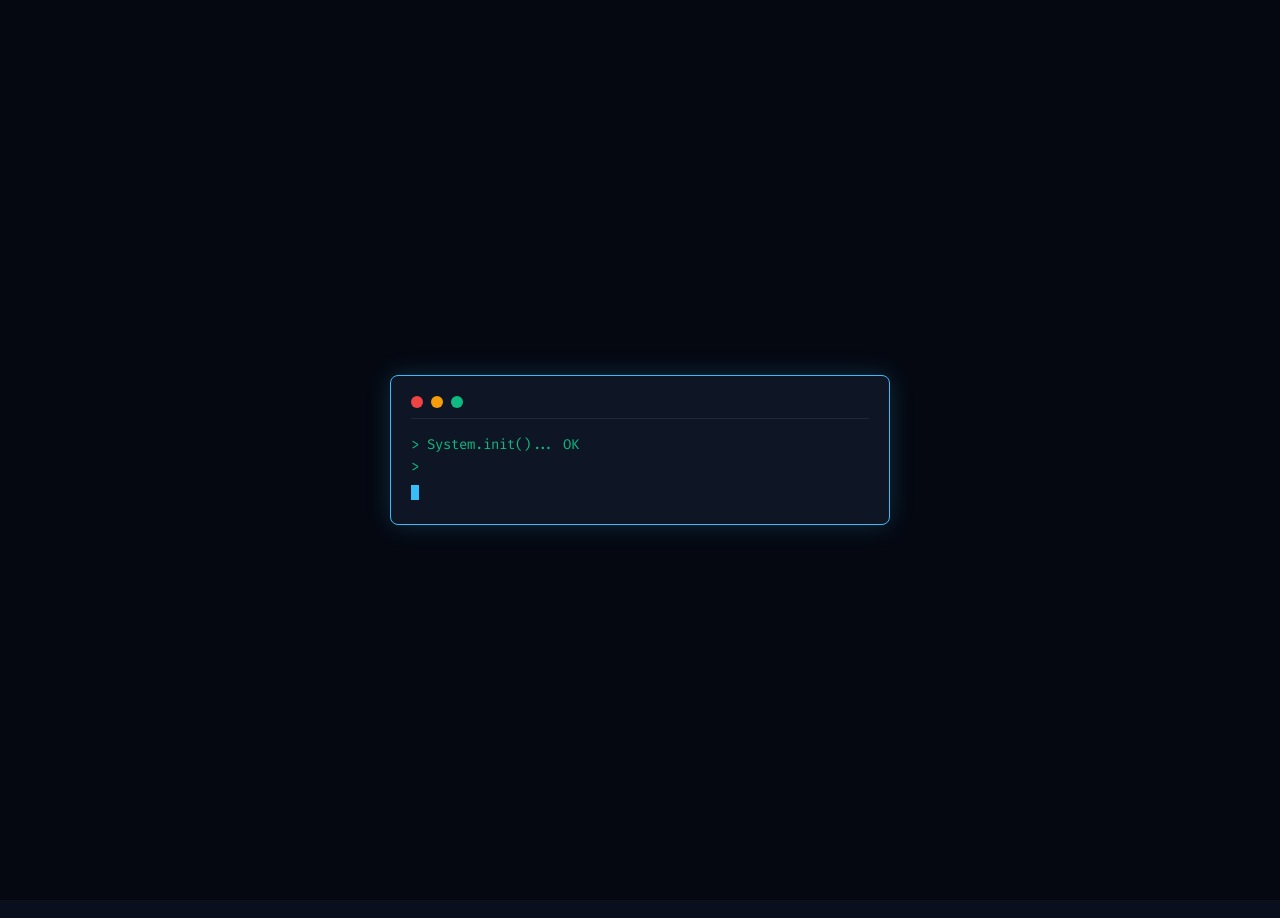
==== index.html @ f7ccf916 "Update index.html" ====
<!DOCTYPE html>
<html lang="id">
<head>
    <meta charset="UTF-8">
    <meta name="viewport" content="width=device-width, initial-scale=1.0">
    <title>Aidil Akbar Ramadhani | Portfolio</title>
    <!-- Google Fonts -->
    <link rel="preconnect" href="https://fonts.googleapis.com">
    <link rel="preconnect" href="https://fonts.gstatic.com" crossorigin>
    <link href="https://fonts.googleapis.com/css2?family=Fira+Code:wght@400;600&family=Plus+Jakarta+Sans:wght@400;500;600;700;800&display=swap" rel="stylesheet">
    
    <style>
        :root {
            --bg-main: #0a0f1d;
            --bg-card: #111827;
            --accent-cyan: #38bdf8;
            --accent-emerald: #10b981;
            --text-main: #f8fafc;
            --text-muted: #94a3b8;
            --border-color: #1e293b;
        }

        * {
            margin: 0;
            padding: 0;
            box-sizing: border-box;
        }

        body {
            font-family: 'Plus Jakarta Sans', sans-serif;
            background-color: var(--bg-main);
            color: var(--text-main);
            overflow-x: hidden;
            line-height: 1.6;
        }

        /* --- 1. ANIMASI LOADING SCREEN --- */
        #loader {
            position: fixed;
            top: 0;
            left: 0;
            width: 100vw;
            height: 100vh;
            background-color: #050811;
            z-index: 9999;
            display: flex;
            flex-direction: column;
            justify-content: center;
            align-items: center;
            font-family: 'Fira Code', monospace;
            padding: 20px;
            transition: opacity 0.8s ease-in-out, visibility 0.8s;
        }

        .terminal-box {
            width: 100%;
            max-width: 500px;
            background: #0e1626;
            border: 1px solid var(--accent-cyan);
            border-radius: 8px;
            padding: 20px;
            box-shadow: 0 0 25px rgba(56, 189, 248, 0.2);
        }

        .terminal-header {
            display: flex;
            gap: 8px;
            margin-bottom: 15px;
            border-bottom: 1px solid var(--border-color);
            padding-bottom: 10px;
        }

        .dot { width: 12px; height: 12px; border-radius: 50%; }
        .dot-red { background: #ef4444; }
        .dot-yellow { background: #f59e0b; }
        .dot-green { background: #10b981; }

        .terminal-text { color: var(--accent-emerald); font-size: 14px; }
        .cursor {
            display: inline-block; width: 8px; height: 15px;
            background: var(--accent-cyan); animation: blink 0.8s infinite;
            vertical-align: middle;
        }
        @keyframes blink { 0%, 100% { opacity: 1; } 50% { opacity: 0; } }

        /* --- 2. MAIN CONTENT --- */
        #main-content {
            opacity: 0;
            transform: translateY(30px);
            transition: opacity 1s ease, transform 1s ease;
            max-width: 950px;
            margin: 0 auto;
            padding: 40px 20px 80px;
        }
        #main-content.visible { opacity: 1; transform: translateY(0); }

        /* --- HERO SECTION --- */
        .hero { text-align: center; padding: 20px 0 30px; }
        h1 {
            font-size: clamp(30px, 5vw, 46px);
            font-weight: 800;
            letter-spacing: -1px;
            background: linear-gradient(135deg, #ffffff 0%, #94a3b8 100%);
            -webkit-background-clip: text;
            -webkit-text-fill-color: transparent;
            margin-bottom: 8px;
        }
        .subtitle {
            font-size: 18px; color: var(--accent-cyan);
            font-weight: 600; margin-bottom: 25px;
        }

        .action-buttons {
            display: flex; justify-content: center;
            gap: 12px; flex-wrap: wrap; margin-bottom: 25px;
        }
        .btn {
            display: inline-flex; align-items: center; gap: 8px;
            padding: 10px 20px; border-radius: 8px;
            font-size: 13px; font-weight: 700; text-decoration: none;
            transition: all 0.3s ease; cursor: pointer; border: none;
            font-family: 'Plus Jakarta Sans', sans-serif;
        }
        .btn-wa {
            background: rgba(16, 185, 129, 0.15); color: var(--accent-emerald);
            border: 1px solid rgba(16, 185, 129, 0.4);
        }
        .btn-wa:hover {
            background: var(--accent-emerald); color: #ffffff;
            box-shadow: 0 0 20px rgba(16, 185, 129, 0.4); transform: translateY(-2px);
        }
        .btn-email {
            background: rgba(56, 189, 248, 0.15); color: var(--accent-cyan);
            border: 1px solid rgba(56, 189, 248, 0.4);
        }
        .btn-email:hover {
            background: var(--accent-cyan); color: #000000;
            box-shadow: 0 0 20px rgba(56, 189, 248, 0.4); transform: translateY(-2px);
        }
        .btn-pdf {
            background: var(--bg-card); color: var(--text-main);
            border: 1px solid var(--border-color);
        }
        .btn-pdf:hover { border-color: var(--text-main); transform: translateY(-2px); }

        .contact-bar {
            display: flex; flex-wrap: wrap; justify-content: center;
            gap: 15px; font-size: 13px; color: var(--text-muted);
            margin-bottom: 35px;
        }
        .contact-bar span {
            background: var(--bg-card); padding: 6px 14px;
            border-radius: 6px; border: 1px solid var(--border-color);
        }

        /* --- 3. INTERACTIVE TAB NAVIGATION (DASHBOARD STYLE) --- */
        .tab-nav {
            display: flex;
            justify-content: center;
            gap: 10px;
            flex-wrap: wrap;
            background: var(--bg-card);
            padding: 8px;
            border-radius: 12px;
            border: 1px solid var(--border-color);
            margin-bottom: 30px;
        }

        .tab-btn {
            background: transparent;
            color: var(--text-muted);
            border: none;
            padding: 10px 20px;
            border-radius: 8px;
            font-size: 14px;
            font-weight: 600;
            font-family: 'Fira Code', monospace;
            cursor: pointer;
            transition: all 0.3s ease;
        }

        .tab-btn:hover {
            color: var(--accent-cyan);
            background: rgba(255, 255, 255, 0.03);
        }

        .tab-btn.active {
            background: rgba(56, 189, 248, 0.15);
            color: var(--accent-cyan);
            border: 1px solid rgba(56, 189, 248, 0.3);
            box-shadow: 0 0 15px rgba(56, 189, 248, 0.15);
        }

        /* --- 4. TAB CONTENTS (PANELS) --- */
        .tab-content {
            display: none; /* Sembunyikan semua tab secara default */
            animation: fadeIn 0.4s ease-in-out;
        }

        .tab-content.active {
            display: block; /* Hanya tampilkan tab yang aktif */
        }

        @keyframes fadeIn {
            from { opacity: 0; transform: translateY(10px); }
            to { opacity: 1; transform: translateY(0); }
        }

        .section-title {
            font-size: 18px;
            font-weight: 700;
            margin-bottom: 20px;
            display: flex;
            align-items: center;
            gap: 10px;
            color: #ffffff;
            border-bottom: 1px solid var(--border-color);
            padding-bottom: 10px;
        }
        .section-title::before {
            content: "/>"; font-family: 'Fira Code', monospace; color: var(--accent-emerald);
        }

        /* --- PERBAIKAN GRID AGAR TEKS TIDAK KELUAR GARIS --- */
        .grid-skills {
            display: grid;
            /* Grid sekarang lebih lebar (min 260px) sehingga teks panjang tidak menabrak batas */
            grid-template-columns: repeat(auto-fit, minmax(260px, 1fr));
            gap: 15px;
        }

        .skill-card {
            background: var(--bg-card);
            border: 1px solid var(--border-color);
            padding: 16px 20px;
            border-radius: 12px;
            font-weight: 600;
            font-size: 14px;
            display: flex;
            align-items: center;
            justify-content: space-between;
            gap: 15px; /* Jarak aman antara nama skill dan tulisan EXPERT */
            transition: all 0.3s ease;
        }

        .skill-card:hover {
            border-color: var(--accent-cyan);
            transform: translateY(-3px);
            box-shadow: 0 10px 20px -10px rgba(56, 189, 248, 0.3);
        }

        .skill-name {
            flex: 1; /* Mendorong label EXPERT ke kanan tanpa bertabrakan */
            line-height: 1.3;
        }

        .skill-level {
            font-family: 'Fira Code', monospace;
            font-size: 11px;
            color: var(--accent-emerald);
            background: rgba(16, 185, 129, 0.1);
            padding: 4px 8px;
            border-radius: 4px;
            white-space: nowrap; /* Mencegah kata EXPERT terpotong/turun baris */
        }

        /* --- TIMELINE --- */
        .timeline {
            position: relative; border-left: 2px solid var(--border-color);
            margin-left: 10px; padding-left: 25px;
        }
        .timeline-item {
            position: relative; margin-bottom: 25px; background: var(--bg-card);
            border: 1px solid var(--border-color); border-radius: 12px;
            padding: 25px; transition: all 0.3s ease;
        }
        .timeline-item:hover {
            border-color: rgba(255, 255, 255, 0.2);
            box-shadow: 0 10px 30px -15px rgba(0, 0, 0, 0.5);
        }
        .timeline-item::before {
            content: ""; position: absolute; left: -32px; top: 28px;
            width: 12px; height: 12px; border-radius: 50%;
            background: var(--accent-cyan); border: 3px solid var(--bg-main);
        }
        .job-title { font-size: 18px; font-weight: 700; color: #ffffff; }
        .company-name { font-size: 14px; color: var(--accent-cyan); font-weight: 600; margin-bottom: 5px; }
        .date-badge {
            display: inline-block; font-family: 'Fira Code', monospace;
            font-size: 12px; color: var(--text-muted);
            background: rgba(255, 255, 255, 0.05); padding: 4px 10px;
            border-radius: 6px; margin-bottom: 15px;
        }
        .job-desc { font-size: 14px; color: var(--text-muted); padding-left: 15px; }
        .job-desc li { margin-bottom: 8px; }

        footer {
            text-align: center; margin-top: 60px; padding-top: 20px;
            border-top: 1px solid var(--border-color); font-size: 13px;
            color: var(--text-muted); font-family: 'Fira Code', monospace;
        }

        /* Saat cetak PDF, tampilkan semua tab secara berurutan */
        @media print {
            .tab-nav, .action-buttons { display: none !important; }
            .tab-content { display: block !important; margin-bottom: 30px; }
            body { background: #ffffff; color: #000000; }
            .skill-card, .timeline-item { border: 1px solid #ccc; page-break-inside: avoid; }
        }
    </style>
</head>
<body>

    <!-- 1. ANIMASI TERMINAL BOOT -->
    <div id="loader">
        <div class="terminal-box">
            <div class="terminal-header">
                <div class="dot dot-red"></div>
                <div class="dot dot-yellow"></div>
                <div class="dot dot-green"></div>
            </div>
            <div class="terminal-text" id="typewriter"></div><span class="cursor"></span>
        </div>
    </div>

    <!-- 2. KONTEN UTAMA CV -->
    <div id="main-content">
        <header class="hero">
            <h1>AIDIL AKBAR RAMADHANI</h1>
            <div class="subtitle">Supply Chain & Warehouse Team Leader</div>
            
            <div class="action-buttons">
                <a href="https://wa.me/6285117211551" target="_blank" class="btn btn-wa">💬 Chat WhatsApp</a>
                <a href="mailto:aidilakbarramadhani12@gmail.com" class="btn btn-email">📧 Kirim Email</a>
                <button onclick="window.print()" class="btn btn-pdf">🖨️ Simpan PDF / Cetak</button>
            </div>

            <div class="contact-bar">
                <span>📍 Kota Tangerang, Banten</span>
                <span>📱 0851-1721-1551</span>
                <span>📧 aidilakbarramadhani12@gmail.com</span>
            </div>
        </header>

        <!-- 3. MENU NAVIGASI TAB INTERAKTIF (PILIHAN) -->
        <div class="tab-nav">
            <button class="tab-btn active" onclick="openTab('profil')">// Profil</button>
            <button class="tab-btn" onclick="openTab('keahlian')">// Keahlian</button>
            <button class="tab-btn" onclick="openTab('pengalaman')">// Pengalaman</button>
            <button class="tab-btn" onclick="openTab('pendidikan')">// Pendidikan</button>
        </div>

        <!-- 4. PANEL KONTEN (MUNCUL SESUAI TAB YANG DIKLIK) -->
        
        <!-- PANEL PROFIL (Default Terbuka) -->
        <div id="profil" class="tab-content active">
            <div class="section-title">Executive Summary</div>
            <div class="timeline-item" style="border-left: 4px solid var(--accent-emerald); margin-bottom: 0;">
                <p style="color: var(--text-muted); font-size: 15px;">
                    Profesional di bidang operasional dan logistik dengan pengalaman <strong style="color: #fff;">2+ tahun</strong> memimpin tim di perusahaan supply chain terkemuka. Memiliki keahlian mendalam dalam manajemen gudang (inbound/outbound), kontrol inventaris via Stock Opname berkala, serta analisis varians stok tingkat lanjut menggunakan <strong style="color: var(--accent-cyan);">Excel & Google Sheets Analytics (QUERY, ARRAYFORMULA, XLOOKUP, & Power Query)</strong>. Seorang pemimpin yang adaptif dan berorientasi pada ketepatan SLA serta akurasi inventaris tinggi untuk mengoptimalkan efisiensi rantai pasok.
                </p>
            </div>
        </div>

        <!-- PANEL KEAHLIAN (Rapi & Tidak Keluar Garis) -->
        <div id="keahlian" class="tab-content">
            <div class="section-title">Core Competencies & Tech Stack</div>
            <div class="grid-skills">
                <div class="skill-card">
                    <span class="skill-name">Warehouse Operations</span>
                    <span class="skill-level">EXPERT</span>
                </div>
                <div class="skill-card">
                    <span class="skill-name">Stock Opname & Inventory</span>
                    <span class="skill-level">EXPERT</span>
                </div>
                <div class="skill-card">
                    <span class="skill-name">Sheets (QUERY/ArrayFormula)</span>
                    <span class="skill-level">EXPERT</span>
                </div>
                <div class="skill-card">
                    <span class="skill-name">Excel (Power Query/XLOOKUP)</span>
                    <span class="skill-level">EXPERT</span>
                </div>
                <div class="skill-card">
                    <span class="skill-name">Team Leadership</span>
                    <span class="skill-level">EXPERT</span>
                </div>
                <div class="skill-card">
                    <span class="skill-name">Fulfillment Center Operations</span>
                    <span class="skill-level">ADVANCED</span>
                </div>
            </div>
        </div>

        <!-- PANEL PENGALAMAN -->
        <div id="pengalaman" class="tab-content">
            <div class="section-title">Work Experience</div>
            <div class="timeline">
                
                <div class="timeline-item">
                    <div class="job-title">Team Leader (Pegawai Kontrak)</div>
                    <div class="company-name">PT. Sewu Segar Nusantara (Sunpride) — Kota Tangerang</div>
                    <div class="date-badge">Maret 2026 – Sekarang</div>
                    <ul class="job-desc">
                        <li>Memimpin dan memotivasi tim operasional harian dalam proses distribusi buah segar sesuai standar baku mutu perusahaan.</li>
                        <li>Mengkoordinasikan alur manajemen inbound dan outbound, mengontrol sistem cold storage, dan menjaga SLA pengiriman.</li>
                        <li>Menganalisis pergerakan dan varians stok harian berbasis spreadsheet serta berkolaborasi untuk pencegahan pembusukan produk (waste mitigation).</li>
                    </ul>
                </div>

                <div class="timeline-item">
                    <div class="job-title">Team Leader (Pegawai Kontrak)</div>
                    <div class="company-name">PT. Kula Untuk Semua — Kota Jakarta Utara</div>
                    <div class="date-badge">November 2024 – Maret 2026</div>
                    <ul class="job-desc">
                        <li>Mengelola seluruh siklus operasional fulfillment center (inbound, put-away, picking, hingga packing).</li>
                        <li>Memimpin pelaksanaan Stock Opname parsial dan menyeluruh secara berkala guna menjaga akurasi inventaris di atas batas toleransi.</li>
                        <li>Mengevaluasi metrik produktivitas tim operasional dan menyusun laporan performa analitis kepada Warehouse Manager.</li>
                    </ul>
                </div>

                <div class="timeline-item">
                    <div class="job-title">Team Leader (Pegawai Kontrak)</div>
                    <div class="company-name">PT. Sayur Untuk Semua (SEGARI TGX) — Kota Tangerang</div>
                    <div class="date-badge">September 2023 – November 2024</div>
                    <ul class="job-desc">
                        <li>Mengarahkan operasional gudang harian untuk memastikan seluruh proses selesai tepat waktu sesuai jendela pengiriman (delivery window) subuh.</li>
                        <li>Mengkoordinasikan Stock Opname terjadwal, menginvestigasi akar masalah pada selisih (gap) stok, dan rekonsiliasi data inventaris.</li>
                        <li>Menyusun laporan efisiensi operasional gudang dan pembaruan performa tim secara analitik kepada jajaran manajemen senior.</li>
                    </ul>
                </div>

                <div class="timeline-item">
                    <div class="job-title">Cashier (Pegawai Kontrak)</div>
                    <div class="company-name">Apin Salon — Kota Tangerang</div>
                    <div class="date-badge">Juli 2023 – September 2023</div>
                    <ul class="job-desc">
                        <li>Mengelola transaksi pembayaran pelanggan dan pencatatan arus kas harian secara teliti dan akurat.</li>
                        <li>Memberikan edukasi terkait detail perawatan salon serta aktif melakukan up-selling produk perawatan rambut.</li>
                    </ul>
                </div>

                <div class="timeline-item">
                    <div class="job-title">Sales Promotion Boy (Magang)</div>
                    <div class="company-name">PT. Carvil Abadi (Carvil KS9 Dewantoro) — Kota Tangerang</div>
                    <div class="date-badge">Maret 2023 – Juli 2023</div>
                    <ul class="job-desc">
                        <li>Membangun komunikasi persuasif dengan pelanggan untuk mempresentasikan keunggulan produk ritel demi mencapai target penjualan.</li>
                        <li>Mengelola penataan display produk (Visual Merchandising) serta melakukan pengecekan ketersediaan stok display harian.</li>
                    </ul>
                </div>

            </div>
        </div>

        <!-- PANEL PENDIDIKAN & SERTIFIKASI -->
        <div id="pendidikan" class="tab-content">
            <div class="section-title">Education & Certification</div>
            <div class="grid-skills">
                <div class="skill-card" style="display: block;">
                    <div style="color: var(--accent-cyan); font-size: 12px; font-family: 'Fira Code', monospace; margin-bottom: 6px;">SERTIFIKASI • JUNI 2024</div>
                    <div style="font-size: 16px; font-weight: 700; color: #fff; margin-bottom: 4px;">Mengelola Excel Bagi Petugas Entri Data</div>
                    <div style="font-size: 13px; color: var(--text-muted); font-weight: 400;">LKP Putra Perwira (No. 10277525)</div>
                </div>
                <div class="skill-card" style="display: block;">
                    <div style="color: var(--accent-cyan); font-size: 12px; font-family: 'Fira Code', monospace; margin-bottom: 6px;">PENDIDIKAN • 2020 – 2023</div>
                    <div style="font-size: 16px; font-weight: 700; color: #fff; margin-bottom: 4px;">SMA Negeri 3 Kota Tangerang</div>
                    <div style="font-size: 13px; color: var(--text-muted); font-weight: 400;">Jurusan Ilmu Pengetahuan Sosial (IPS)</div>
                </div>
            </div>
        </div>

        <footer>
            <p>Designed & Built for Aidil Akbar Ramadhani • Hosted on Vercel ⚡</p>
            <p style="margin-top: 5px; font-size: 11px; opacity: 0.5;">> System.exit(0)</p>
        </footer>
    </div>

    <!-- 5. SCRIPT ANIMASI TERMINAL BOOT & SISTEM TAB -->
    <script>
        const textToType = [
            "> System.init()... OK",
            "> Loading User Profile... [Aidil Akbar Ramadhani]",
            "> Fetching experience & skills... 100%",
            "> Launching portfolio interface..."
        ];

        let lineIndex = 0;
        let charIndex = 0;
        const speed = 35;
        const typewriterElement = document.getElementById("typewriter");
        const loader = document.getElementById("loader");
        const mainContent = document.getElementById("main-content");

        function typeWriter() {
            if (lineIndex < textToType.length) {
                if (charIndex < textToType[lineIndex].length) {
                    typewriterElement.innerHTML += textToType[lineIndex].charAt(charIndex);
                    charIndex++;
                    setTimeout(typeWriter, speed);
                } else {
                    typewriterElement.innerHTML += "<br>";
                    lineIndex++;
                    charIndex = 0;
                    setTimeout(typeWriter, 300);
                }
            } else {
                setTimeout(() => {
                    loader.style.opacity = "0";
                    loader.style.visibility = "hidden";
                    mainContent.classList.add("visible");
                }, 600);
            }
        }

        // FUNGSI GANTI TAB KONTEN
        function openTab(tabId) {
            // Sembunyikan semua konten tab
            const contents = document.getElementsByClassName("tab-content");
            for (let i = 0; i < contents.length; i++) {
                contents[i].classList.remove("active");
            }
            
            // Nonaktifkan warna aktif dari semua tombol tab
            const buttons = document.getElementsByClassName("tab-btn");
            for (let i = 0; i < buttons.length; i++) {
                buttons[i].classList.remove("active");
            }
            
            // Tampilkan tab yang dipilih
            document.getElementById(tabId).classList.add("active");
            
            // Nyalakan warna tombol yang sedang diklik
            event.currentTarget.classList.add("active");
        }

        window.onload = () => {
            setTimeout(typeWriter, 500);
        };
    </script>
</body>
</html>
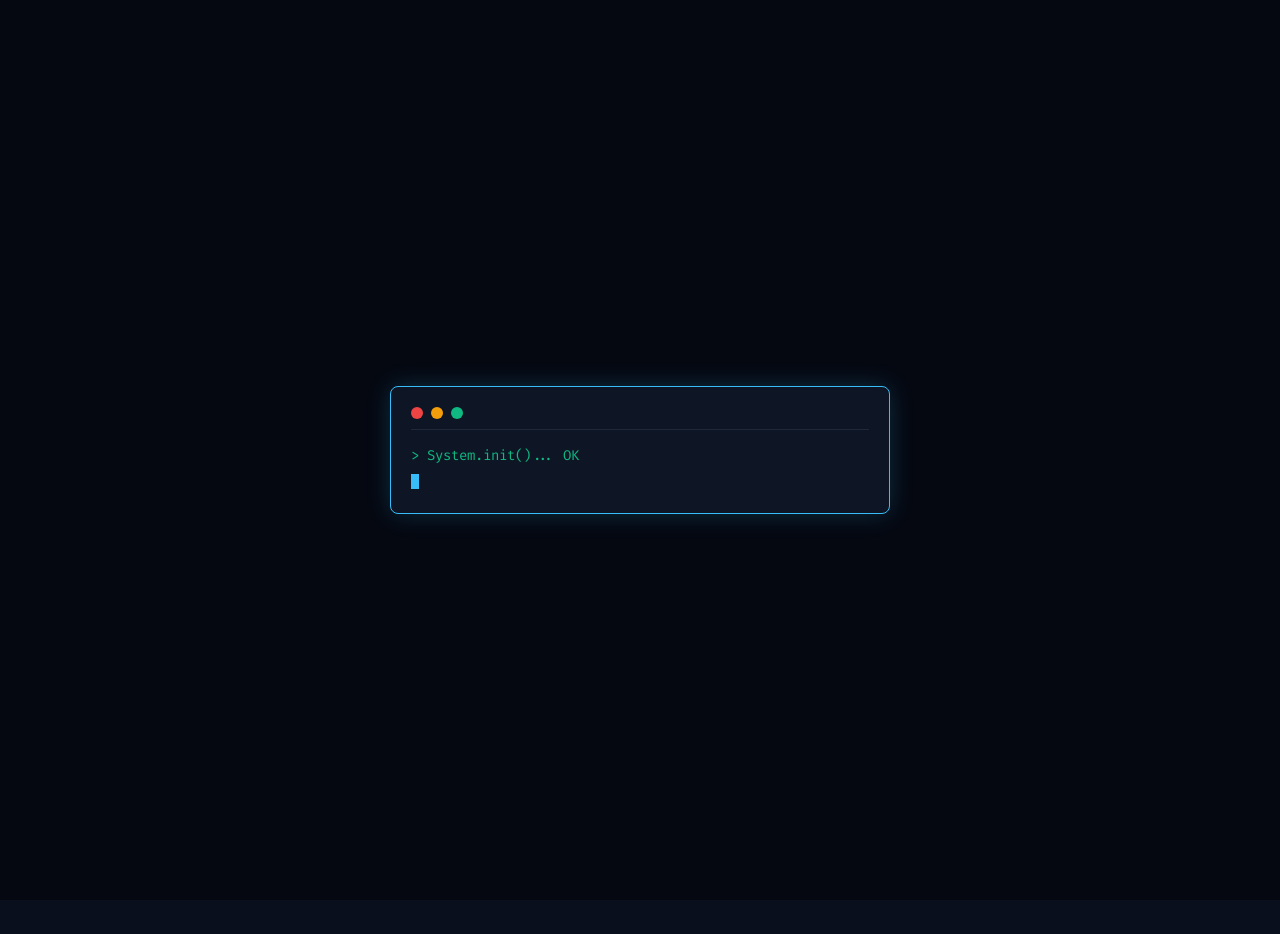
==== commit 8f73934b: "Update index.html" ====
--- a/index.html
+++ b/index.html
@@ -14,6 +14,7 @@
             --bg-main: #0a0f1d;
             --bg-card: #111827;
             --accent-cyan: #38bdf8;
+            --accent-blue: #0284c7;
             --accent-emerald: #10b981;
             --text-main: #f8fafc;
             --text-muted: #94a3b8;
@@ -146,64 +147,81 @@
         .contact-bar {
             display: flex; flex-wrap: wrap; justify-content: center;
             gap: 15px; font-size: 13px; color: var(--text-muted);
-            margin-bottom: 35px;
+            margin-bottom: 40px;
         }
         .contact-bar span {
             background: var(--bg-card); padding: 6px 14px;
             border-radius: 6px; border: 1px solid var(--border-color);
         }
 
-        /* --- 3. INTERACTIVE TAB NAVIGATION (DASHBOARD STYLE) --- */
-        .tab-nav {
+        /* --- 3. DESAIN NAVIGASI TAB BARU (MODERN PILL STYLE) --- */
+        .tab-nav-container {
             display: flex;
             justify-content: center;
-            gap: 10px;
+            margin-bottom: 35px;
+        }
+
+        .tab-nav {
+            display: inline-flex;
+            gap: 8px;
             flex-wrap: wrap;
-            background: var(--bg-card);
+            justify-content: center;
+            background: #0d1424;
             padding: 8px;
-            border-radius: 12px;
-            border: 1px solid var(--border-color);
-            margin-bottom: 30px;
+            border-radius: 18px;
+            border: 1px solid rgba(255, 255, 255, 0.08);
+            box-shadow: 0 10px 30px -10px rgba(0, 0, 0, 0.5), inset 0 1px 0 rgba(255, 255, 255, 0.05);
         }
 
         .tab-btn {
             background: transparent;
             color: var(--text-muted);
-            border: none;
-            padding: 10px 20px;
-            border-radius: 8px;
+            border: 1px solid transparent;
+            padding: 12px 22px;
+            border-radius: 12px;
             font-size: 14px;
             font-weight: 600;
-            font-family: 'Fira Code', monospace;
+            font-family: 'Plus Jakarta Sans', sans-serif;
             cursor: pointer;
-            transition: all 0.3s ease;
-        }
-
-        .tab-btn:hover {
-            color: var(--accent-cyan);
-            background: rgba(255, 255, 255, 0.03);
+            transition: all 0.3s cubic-bezier(0.4, 0, 0.2, 1);
+            display: flex;
+            align-items: center;
+            gap: 8px;
+        }
+
+        .tab-btn:hover:not(.active) {
+            color: #ffffff;
+            background: rgba(255, 255, 255, 0.04);
+            border-color: rgba(255, 255, 255, 0.1);
+            transform: translateY(-1px);
         }
 
         .tab-btn.active {
-            background: rgba(56, 189, 248, 0.15);
-            color: var(--accent-cyan);
-            border: 1px solid rgba(56, 189, 248, 0.3);
-            box-shadow: 0 0 15px rgba(56, 189, 248, 0.15);
+            background: linear-gradient(135deg, var(--accent-blue) 0%, var(--accent-cyan) 100%);
+            color: #ffffff;
+            font-weight: 700;
+            border-color: rgba(255, 255, 255, 0.3);
+            box-shadow: 0 6px 20px -4px rgba(56, 189, 248, 0.5);
+            transform: translateY(-2px);
+        }
+
+        .tab-icon {
+            font-size: 16px;
         }
 
         /* --- 4. TAB CONTENTS (PANELS) --- */
         .tab-content {
-            display: none; /* Sembunyikan semua tab secara default */
-            animation: fadeIn 0.4s ease-in-out;
+            display: none;
+            animation: fadeIn 0.4s cubic-bezier(0.16, 1, 0.3, 1);
         }
 
         .tab-content.active {
-            display: block; /* Hanya tampilkan tab yang aktif */
+            display: block;
         }
 
         @keyframes fadeIn {
-            from { opacity: 0; transform: translateY(10px); }
-            to { opacity: 1; transform: translateY(0); }
+            from { opacity: 0; transform: translateY(15px); scale: 0.98; }
+            to { opacity: 1; transform: translateY(0); scale: 1; }
         }
 
         .section-title {
@@ -221,10 +239,9 @@
             content: "/>"; font-family: 'Fira Code', monospace; color: var(--accent-emerald);
         }
 
-        /* --- PERBAIKAN GRID AGAR TEKS TIDAK KELUAR GARIS --- */
+        /* --- GRID KEAHLIAN --- */
         .grid-skills {
             display: grid;
-            /* Grid sekarang lebih lebar (min 260px) sehingga teks panjang tidak menabrak batas */
             grid-template-columns: repeat(auto-fit, minmax(260px, 1fr));
             gap: 15px;
         }
@@ -239,7 +256,7 @@
             display: flex;
             align-items: center;
             justify-content: space-between;
-            gap: 15px; /* Jarak aman antara nama skill dan tulisan EXPERT */
+            gap: 15px;
             transition: all 0.3s ease;
         }
 
@@ -249,19 +266,11 @@
             box-shadow: 0 10px 20px -10px rgba(56, 189, 248, 0.3);
         }
 
-        .skill-name {
-            flex: 1; /* Mendorong label EXPERT ke kanan tanpa bertabrakan */
-            line-height: 1.3;
-        }
-
+        .skill-name { flex: 1; line-height: 1.3; }
         .skill-level {
-            font-family: 'Fira Code', monospace;
-            font-size: 11px;
-            color: var(--accent-emerald);
-            background: rgba(16, 185, 129, 0.1);
-            padding: 4px 8px;
-            border-radius: 4px;
-            white-space: nowrap; /* Mencegah kata EXPERT terpotong/turun baris */
+            font-family: 'Fira Code', monospace; font-size: 11px;
+            color: var(--accent-emerald); background: rgba(16, 185, 129, 0.1);
+            padding: 4px 8px; border-radius: 4px; white-space: nowrap;
         }
 
         /* --- TIMELINE --- */
@@ -302,7 +311,7 @@
 
         /* Saat cetak PDF, tampilkan semua tab secara berurutan */
         @media print {
-            .tab-nav, .action-buttons { display: none !important; }
+            .tab-nav-container, .action-buttons { display: none !important; }
             .tab-content { display: block !important; margin-bottom: 30px; }
             body { background: #ffffff; color: #000000; }
             .skill-card, .timeline-item { border: 1px solid #ccc; page-break-inside: avoid; }
@@ -342,17 +351,27 @@
             </div>
         </header>
 
-        <!-- 3. MENU NAVIGASI TAB INTERAKTIF (PILIHAN) -->
-        <div class="tab-nav">
-            <button class="tab-btn active" onclick="openTab('profil')">// Profil</button>
-            <button class="tab-btn" onclick="openTab('keahlian')">// Keahlian</button>
-            <button class="tab-btn" onclick="openTab('pengalaman')">// Pengalaman</button>
-            <button class="tab-btn" onclick="openTab('pendidikan')">// Pendidikan</button>
+        <!-- 3. MENU NAVIGASI TAB BARU (PILL SHAPED + ICONS + GLOW) -->
+        <div class="tab-nav-container">
+            <div class="tab-nav">
+                <button class="tab-btn active" onclick="openTab(event, 'profil')">
+                    <span class="tab-icon">👨‍💻</span> Profil
+                </button>
+                <button class="tab-btn" onclick="openTab(event, 'keahlian')">
+                    <span class="tab-icon">⚡</span> Keahlian
+                </button>
+                <button class="tab-btn" onclick="openTab(event, 'pengalaman')">
+                    <span class="tab-icon">💼</span> Pengalaman
+                </button>
+                <button class="tab-btn" onclick="openTab(event, 'pendidikan')">
+                    <span class="tab-icon">🎓</span> Pendidikan
+                </button>
+            </div>
         </div>
 
-        <!-- 4. PANEL KONTEN (MUNCUL SESUAI TAB YANG DIKLIK) -->
+        <!-- 4. PANEL KONTEN -->
         
-        <!-- PANEL PROFIL (Default Terbuka) -->
+        <!-- PANEL PROFIL -->
         <div id="profil" class="tab-content active">
             <div class="section-title">Executive Summary</div>
             <div class="timeline-item" style="border-left: 4px solid var(--accent-emerald); margin-bottom: 0;">
@@ -362,7 +381,7 @@
             </div>
         </div>
 
-        <!-- PANEL KEAHLIAN (Rapi & Tidak Keluar Garis) -->
+        <!-- PANEL KEAHLIAN -->
         <div id="keahlian" class="tab-content">
             <div class="section-title">Core Competencies & Tech Stack</div>
             <div class="grid-skills">
@@ -477,7 +496,7 @@
         </footer>
     </div>
 
-    <!-- 5. SCRIPT ANIMASI TERMINAL BOOT & SISTEM TAB -->
+    <!-- 5. SCRIPT ANIMASI -->
     <script>
         const textToType = [
             "> System.init()... OK",
@@ -515,24 +534,19 @@
         }
 
         // FUNGSI GANTI TAB KONTEN
-        function openTab(tabId) {
-            // Sembunyikan semua konten tab
+        function openTab(evt, tabId) {
             const contents = document.getElementsByClassName("tab-content");
             for (let i = 0; i < contents.length; i++) {
                 contents[i].classList.remove("active");
             }
             
-            // Nonaktifkan warna aktif dari semua tombol tab
             const buttons = document.getElementsByClassName("tab-btn");
             for (let i = 0; i < buttons.length; i++) {
                 buttons[i].classList.remove("active");
             }
             
-            // Tampilkan tab yang dipilih
             document.getElementById(tabId).classList.add("active");
-            
-            // Nyalakan warna tombol yang sedang diklik
-            event.currentTarget.classList.add("active");
+            evt.currentTarget.classList.add("active");
         }
 
         window.onload = () => {
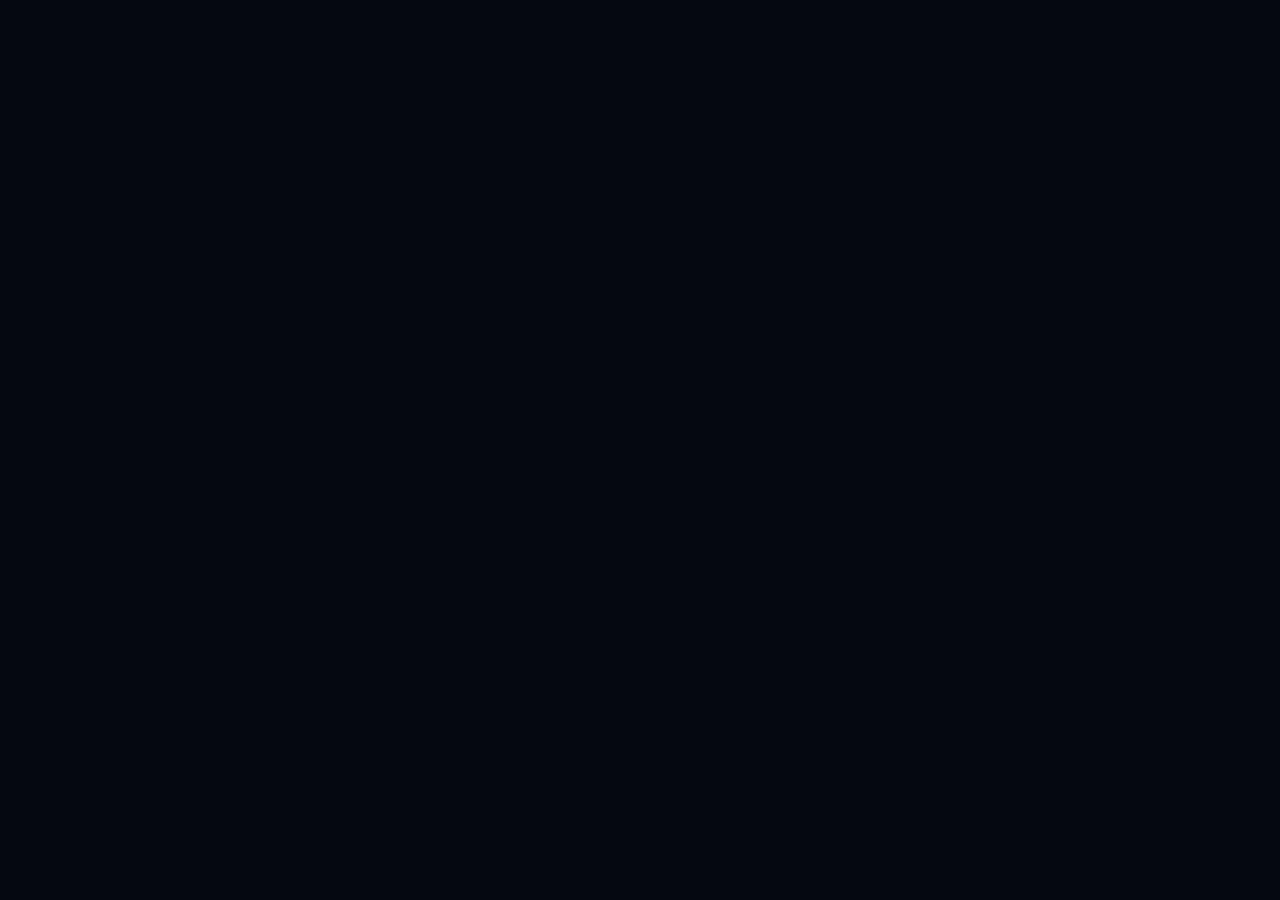
==== commit 37a09800: "Update index.html" ====
--- a/index.html
+++ b/index.html
@@ -4,554 +4,112 @@
     <meta charset="UTF-8">
     <meta name="viewport" content="width=device-width, initial-scale=1.0">
     <title>Aidil Akbar Ramadhani | Portfolio</title>
-    <!-- Google Fonts -->
     <link rel="preconnect" href="https://fonts.googleapis.com">
     <link rel="preconnect" href="https://fonts.gstatic.com" crossorigin>
     <link href="https://fonts.googleapis.com/css2?family=Fira+Code:wght@400;600&family=Plus+Jakarta+Sans:wght@400;500;600;700;800&display=swap" rel="stylesheet">
     
     <style>
         :root {
-            --bg-main: #0a0f1d;
-            --bg-card: #111827;
-            --accent-cyan: #38bdf8;
-            --accent-blue: #0284c7;
-            --accent-emerald: #10b981;
-            --text-main: #f8fafc;
-            --text-muted: #94a3b8;
-            --border-color: #1e293b;
+            --bg-main: #0a0f1d; --bg-card: #111827; --accent-cyan: #38bdf8;
+            --accent-blue: #0284c7; --accent-emerald: #10b981; --text-main: #f8fafc;
+            --text-muted: #94a3b8; --border-color: #1e293b;
         }
 
-        * {
-            margin: 0;
-            padding: 0;
-            box-sizing: border-box;
-        }
+        * { margin: 0; padding: 0; box-sizing: border-box; }
+        body { font-family: 'Plus Jakarta Sans', sans-serif; background-color: var(--bg-main); color: var(--text-main); line-height: 1.6; }
 
-        body {
-            font-family: 'Plus Jakarta Sans', sans-serif;
-            background-color: var(--bg-main);
-            color: var(--text-main);
-            overflow-x: hidden;
-            line-height: 1.6;
-        }
+        /* Loader & Main Content */
+        #loader { position: fixed; top: 0; left: 0; width: 100vw; height: 100vh; background-color: #050811; z-index: 9999; display: flex; flex-direction: column; justify-content: center; align-items: center; font-family: 'Fira Code', monospace; transition: opacity 0.8s ease-in-out; }
+        #main-content { opacity: 0; transition: opacity 1s ease; max-width: 950px; margin: 0 auto; padding: 40px 20px 80px; }
+        #main-content.visible { opacity: 1; }
 
-        /* --- 1. ANIMASI LOADING SCREEN --- */
-        #loader {
-            position: fixed;
-            top: 0;
-            left: 0;
-            width: 100vw;
-            height: 100vh;
-            background-color: #050811;
-            z-index: 9999;
-            display: flex;
-            flex-direction: column;
-            justify-content: center;
-            align-items: center;
-            font-family: 'Fira Code', monospace;
-            padding: 20px;
-            transition: opacity 0.8s ease-in-out, visibility 0.8s;
-        }
+        .hero { text-align: center; padding: 20px 0 30px; }
+        h1 { font-size: clamp(30px, 5vw, 46px); font-weight: 800; background: linear-gradient(135deg, #ffffff 0%, #94a3b8 100%); -webkit-background-clip: text; -webkit-text-fill-color: transparent; }
+        .subtitle { font-size: 18px; color: var(--accent-cyan); font-weight: 600; margin-bottom: 25px; }
 
-        .terminal-box {
-            width: 100%;
-            max-width: 500px;
-            background: #0e1626;
-            border: 1px solid var(--accent-cyan);
-            border-radius: 8px;
-            padding: 20px;
-            box-shadow: 0 0 25px rgba(56, 189, 248, 0.2);
-        }
+        .btn { display: inline-flex; align-items: center; gap: 8px; padding: 10px 20px; border-radius: 8px; font-size: 13px; font-weight: 700; text-decoration: none; transition: all 0.3s ease; border: 1px solid var(--border-color); color: var(--text-main); cursor: pointer; }
+        .btn:hover { border-color: var(--text-main); transform: translateY(-2px); }
 
-        .terminal-header {
-            display: flex;
-            gap: 8px;
-            margin-bottom: 15px;
-            border-bottom: 1px solid var(--border-color);
-            padding-bottom: 10px;
-        }
+        .tab-nav-container { display: flex; justify-content: center; margin-bottom: 35px; }
+        .tab-nav { display: inline-flex; gap: 8px; background: #0d1424; padding: 8px; border-radius: 18px; border: 1px solid rgba(255, 255, 255, 0.08); }
+        .tab-btn { background: transparent; color: var(--text-muted); border: 1px solid transparent; padding: 12px 22px; border-radius: 12px; font-weight: 600; cursor: pointer; display: flex; align-items: center; gap: 8px; transition: 0.3s; }
+        .tab-btn.active { background: linear-gradient(135deg, var(--accent-blue) 0%, var(--accent-cyan) 100%); color: #ffffff; font-weight: 700; }
 
-        .dot { width: 12px; height: 12px; border-radius: 50%; }
-        .dot-red { background: #ef4444; }
-        .dot-yellow { background: #f59e0b; }
-        .dot-green { background: #10b981; }
+        .tab-content { display: none; }
+        .tab-content.active { display: block; animation: fadeIn 0.4s ease; }
+        @keyframes fadeIn { from { opacity: 0; transform: translateY(10px); } to { opacity: 1; transform: translateY(0); } }
 
-        .terminal-text { color: var(--accent-emerald); font-size: 14px; }
-        .cursor {
-            display: inline-block; width: 8px; height: 15px;
-            background: var(--accent-cyan); animation: blink 0.8s infinite;
-            vertical-align: middle;
-        }
-        @keyframes blink { 0%, 100% { opacity: 1; } 50% { opacity: 0; } }
-
-        /* --- 2. MAIN CONTENT --- */
-        #main-content {
-            opacity: 0;
-            transform: translateY(30px);
-            transition: opacity 1s ease, transform 1s ease;
-            max-width: 950px;
-            margin: 0 auto;
-            padding: 40px 20px 80px;
-        }
-        #main-content.visible { opacity: 1; transform: translateY(0); }
-
-        /* --- HERO SECTION --- */
-        .hero { text-align: center; padding: 20px 0 30px; }
-        h1 {
-            font-size: clamp(30px, 5vw, 46px);
-            font-weight: 800;
-            letter-spacing: -1px;
-            background: linear-gradient(135deg, #ffffff 0%, #94a3b8 100%);
-            -webkit-background-clip: text;
-            -webkit-text-fill-color: transparent;
-            margin-bottom: 8px;
-        }
-        .subtitle {
-            font-size: 18px; color: var(--accent-cyan);
-            font-weight: 600; margin-bottom: 25px;
-        }
-
-        .action-buttons {
-            display: flex; justify-content: center;
-            gap: 12px; flex-wrap: wrap; margin-bottom: 25px;
-        }
-        .btn {
-            display: inline-flex; align-items: center; gap: 8px;
-            padding: 10px 20px; border-radius: 8px;
-            font-size: 13px; font-weight: 700; text-decoration: none;
-            transition: all 0.3s ease; cursor: pointer; border: none;
-            font-family: 'Plus Jakarta Sans', sans-serif;
-        }
-        .btn-wa {
-            background: rgba(16, 185, 129, 0.15); color: var(--accent-emerald);
-            border: 1px solid rgba(16, 185, 129, 0.4);
-        }
-        .btn-wa:hover {
-            background: var(--accent-emerald); color: #ffffff;
-            box-shadow: 0 0 20px rgba(16, 185, 129, 0.4); transform: translateY(-2px);
-        }
-        .btn-email {
-            background: rgba(56, 189, 248, 0.15); color: var(--accent-cyan);
-            border: 1px solid rgba(56, 189, 248, 0.4);
-        }
-        .btn-email:hover {
-            background: var(--accent-cyan); color: #000000;
-            box-shadow: 0 0 20px rgba(56, 189, 248, 0.4); transform: translateY(-2px);
-        }
-        .btn-pdf {
-            background: var(--bg-card); color: var(--text-main);
-            border: 1px solid var(--border-color);
-        }
-        .btn-pdf:hover { border-color: var(--text-main); transform: translateY(-2px); }
-
-        .contact-bar {
-            display: flex; flex-wrap: wrap; justify-content: center;
-            gap: 15px; font-size: 13px; color: var(--text-muted);
-            margin-bottom: 40px;
-        }
-        .contact-bar span {
-            background: var(--bg-card); padding: 6px 14px;
-            border-radius: 6px; border: 1px solid var(--border-color);
-        }
-
-        /* --- 3. DESAIN NAVIGASI TAB BARU (MODERN PILL STYLE) --- */
-        .tab-nav-container {
-            display: flex;
-            justify-content: center;
-            margin-bottom: 35px;
-        }
-
-        .tab-nav {
-            display: inline-flex;
-            gap: 8px;
-            flex-wrap: wrap;
-            justify-content: center;
-            background: #0d1424;
-            padding: 8px;
-            border-radius: 18px;
-            border: 1px solid rgba(255, 255, 255, 0.08);
-            box-shadow: 0 10px 30px -10px rgba(0, 0, 0, 0.5), inset 0 1px 0 rgba(255, 255, 255, 0.05);
-        }
-
-        .tab-btn {
-            background: transparent;
-            color: var(--text-muted);
-            border: 1px solid transparent;
-            padding: 12px 22px;
-            border-radius: 12px;
-            font-size: 14px;
-            font-weight: 600;
-            font-family: 'Plus Jakarta Sans', sans-serif;
-            cursor: pointer;
-            transition: all 0.3s cubic-bezier(0.4, 0, 0.2, 1);
-            display: flex;
-            align-items: center;
-            gap: 8px;
-        }
-
-        .tab-btn:hover:not(.active) {
-            color: #ffffff;
-            background: rgba(255, 255, 255, 0.04);
-            border-color: rgba(255, 255, 255, 0.1);
-            transform: translateY(-1px);
-        }
-
-        .tab-btn.active {
-            background: linear-gradient(135deg, var(--accent-blue) 0%, var(--accent-cyan) 100%);
-            color: #ffffff;
-            font-weight: 700;
-            border-color: rgba(255, 255, 255, 0.3);
-            box-shadow: 0 6px 20px -4px rgba(56, 189, 248, 0.5);
-            transform: translateY(-2px);
-        }
-
-        .tab-icon {
-            font-size: 16px;
-        }
-
-        /* --- 4. TAB CONTENTS (PANELS) --- */
-        .tab-content {
-            display: none;
-            animation: fadeIn 0.4s cubic-bezier(0.16, 1, 0.3, 1);
-        }
-
-        .tab-content.active {
-            display: block;
-        }
-
-        @keyframes fadeIn {
-            from { opacity: 0; transform: translateY(15px); scale: 0.98; }
-            to { opacity: 1; transform: translateY(0); scale: 1; }
-        }
-
-        .section-title {
-            font-size: 18px;
-            font-weight: 700;
-            margin-bottom: 20px;
-            display: flex;
-            align-items: center;
-            gap: 10px;
-            color: #ffffff;
-            border-bottom: 1px solid var(--border-color);
-            padding-bottom: 10px;
-        }
-        .section-title::before {
-            content: "/>"; font-family: 'Fira Code', monospace; color: var(--accent-emerald);
-        }
-
-        /* --- GRID KEAHLIAN --- */
-        .grid-skills {
-            display: grid;
-            grid-template-columns: repeat(auto-fit, minmax(260px, 1fr));
-            gap: 15px;
-        }
-
-        .skill-card {
-            background: var(--bg-card);
-            border: 1px solid var(--border-color);
-            padding: 16px 20px;
-            border-radius: 12px;
-            font-weight: 600;
-            font-size: 14px;
-            display: flex;
-            align-items: center;
-            justify-content: space-between;
-            gap: 15px;
-            transition: all 0.3s ease;
-        }
-
-        .skill-card:hover {
-            border-color: var(--accent-cyan);
-            transform: translateY(-3px);
-            box-shadow: 0 10px 20px -10px rgba(56, 189, 248, 0.3);
-        }
-
-        .skill-name { flex: 1; line-height: 1.3; }
-        .skill-level {
-            font-family: 'Fira Code', monospace; font-size: 11px;
-            color: var(--accent-emerald); background: rgba(16, 185, 129, 0.1);
-            padding: 4px 8px; border-radius: 4px; white-space: nowrap;
-        }
-
-        /* --- TIMELINE --- */
-        .timeline {
-            position: relative; border-left: 2px solid var(--border-color);
-            margin-left: 10px; padding-left: 25px;
-        }
-        .timeline-item {
-            position: relative; margin-bottom: 25px; background: var(--bg-card);
-            border: 1px solid var(--border-color); border-radius: 12px;
-            padding: 25px; transition: all 0.3s ease;
-        }
-        .timeline-item:hover {
-            border-color: rgba(255, 255, 255, 0.2);
-            box-shadow: 0 10px 30px -15px rgba(0, 0, 0, 0.5);
-        }
-        .timeline-item::before {
-            content: ""; position: absolute; left: -32px; top: 28px;
-            width: 12px; height: 12px; border-radius: 50%;
-            background: var(--accent-cyan); border: 3px solid var(--bg-main);
-        }
+        .timeline-item { background: var(--bg-card); border: 1px solid var(--border-color); border-radius: 12px; padding: 25px; margin-bottom: 25px; }
+        .company-header { display: flex; align-items: center; gap: 15px; margin-bottom: 10px; }
+        .company-logo { width: 45px; height: 45px; border-radius: 8px; background: #ffffff; padding: 5px; object-fit: contain; }
         .job-title { font-size: 18px; font-weight: 700; color: #ffffff; }
-        .company-name { font-size: 14px; color: var(--accent-cyan); font-weight: 600; margin-bottom: 5px; }
-        .date-badge {
-            display: inline-block; font-family: 'Fira Code', monospace;
-            font-size: 12px; color: var(--text-muted);
-            background: rgba(255, 255, 255, 0.05); padding: 4px 10px;
-            border-radius: 6px; margin-bottom: 15px;
-        }
-        .job-desc { font-size: 14px; color: var(--text-muted); padding-left: 15px; }
-        .job-desc li { margin-bottom: 8px; }
-
-        footer {
-            text-align: center; margin-top: 60px; padding-top: 20px;
-            border-top: 1px solid var(--border-color); font-size: 13px;
-            color: var(--text-muted); font-family: 'Fira Code', monospace;
-        }
-
-        /* Saat cetak PDF, tampilkan semua tab secara berurutan */
-        @media print {
-            .tab-nav-container, .action-buttons { display: none !important; }
-            .tab-content { display: block !important; margin-bottom: 30px; }
-            body { background: #ffffff; color: #000000; }
-            .skill-card, .timeline-item { border: 1px solid #ccc; page-break-inside: avoid; }
-        }
+        .company-name { font-size: 14px; color: var(--accent-cyan); font-weight: 600; }
+        
+        .cert-btn { margin-top: 10px; display: inline-block; color: var(--accent-emerald); font-size: 13px; text-decoration: none; border: 1px solid var(--accent-emerald); padding: 5px 10px; border-radius: 6px; }
+        footer { text-align: center; margin-top: 60px; font-size: 13px; color: var(--text-muted); }
     </style>
 </head>
 <body>
-
-    <!-- 1. ANIMASI TERMINAL BOOT -->
-    <div id="loader">
-        <div class="terminal-box">
-            <div class="terminal-header">
-                <div class="dot dot-red"></div>
-                <div class="dot dot-yellow"></div>
-                <div class="dot dot-green"></div>
-            </div>
-            <div class="terminal-text" id="typewriter"></div><span class="cursor"></span>
-        </div>
-    </div>
-
-    <!-- 2. KONTEN UTAMA CV -->
+    <div id="loader"><div class="terminal-text" id="typewriter"></div></div>
     <div id="main-content">
         <header class="hero">
             <h1>AIDIL AKBAR RAMADHANI</h1>
             <div class="subtitle">Supply Chain & Warehouse Team Leader</div>
-            
             <div class="action-buttons">
-                <a href="https://wa.me/6285117211551" target="_blank" class="btn btn-wa">💬 Chat WhatsApp</a>
-                <a href="mailto:aidilakbarramadhani12@gmail.com" class="btn btn-email">📧 Kirim Email</a>
-                <button onclick="window.print()" class="btn btn-pdf">🖨️ Simpan PDF / Cetak</button>
-            </div>
-
-            <div class="contact-bar">
-                <span>📍 Kota Tangerang, Banten</span>
-                <span>📱 0851-1721-1551</span>
-                <span>📧 aidilakbarramadhani12@gmail.com</span>
+                <a href="https://wa.me/6285117211551" class="btn">💬 Chat WhatsApp</a>
+                <button onclick="window.print()" class="btn">🖨️ Cetak PDF</button>
             </div>
         </header>
 
-        <!-- 3. MENU NAVIGASI TAB BARU (PILL SHAPED + ICONS + GLOW) -->
         <div class="tab-nav-container">
             <div class="tab-nav">
-                <button class="tab-btn active" onclick="openTab(event, 'profil')">
-                    <span class="tab-icon">👨‍💻</span> Profil
-                </button>
-                <button class="tab-btn" onclick="openTab(event, 'keahlian')">
-                    <span class="tab-icon">⚡</span> Keahlian
-                </button>
-                <button class="tab-btn" onclick="openTab(event, 'pengalaman')">
-                    <span class="tab-icon">💼</span> Pengalaman
-                </button>
-                <button class="tab-btn" onclick="openTab(event, 'pendidikan')">
-                    <span class="tab-icon">🎓</span> Pendidikan
-                </button>
+                <button class="tab-btn active" onclick="openTab(event, 'profil')">👨‍💻 Profil</button>
+                <button class="tab-btn" onclick="openTab(event, 'pengalaman')">💼 Pengalaman</button>
+                <button class="tab-btn" onclick="openTab(event, 'pendidikan')">🎓 Pendidikan</button>
             </div>
         </div>
 
-        <!-- 4. PANEL KONTEN -->
-        
-        <!-- PANEL PROFIL -->
         <div id="profil" class="tab-content active">
-            <div class="section-title">Executive Summary</div>
-            <div class="timeline-item" style="border-left: 4px solid var(--accent-emerald); margin-bottom: 0;">
-                <p style="color: var(--text-muted); font-size: 15px;">
-                    Profesional di bidang operasional dan logistik dengan pengalaman <strong style="color: #fff;">2+ tahun</strong> memimpin tim di perusahaan supply chain terkemuka. Memiliki keahlian mendalam dalam manajemen gudang (inbound/outbound), kontrol inventaris via Stock Opname berkala, serta analisis varians stok tingkat lanjut menggunakan <strong style="color: var(--accent-cyan);">Excel & Google Sheets Analytics (QUERY, ARRAYFORMULA, XLOOKUP, & Power Query)</strong>. Seorang pemimpin yang adaptif dan berorientasi pada ketepatan SLA serta akurasi inventaris tinggi untuk mengoptimalkan efisiensi rantai pasok.
-                </p>
-            </div>
+            <div class="timeline-item"><p>Profesional logistik dengan 2+ tahun pengalaman dalam manajemen operasional gudang, analisis data (QUERY, Power Query), dan kepemimpinan tim.</p></div>
         </div>
 
-        <!-- PANEL KEAHLIAN -->
-        <div id="keahlian" class="tab-content">
-            <div class="section-title">Core Competencies & Tech Stack</div>
-            <div class="grid-skills">
-                <div class="skill-card">
-                    <span class="skill-name">Warehouse Operations</span>
-                    <span class="skill-level">EXPERT</span>
+        <div id="pengalaman" class="tab-content">
+            <div class="timeline-item">
+                <div class="company-header">
+                    <img src="https://upload.wikimedia.org/wikipedia/commons/e/ec/Sunpride_Logo.png" class="company-logo" alt="Sunpride">
+                    <div><div class="job-title">Team Leader</div><div class="company-name">PT. Sewu Segar Nusantara (Sunpride)</div></div>
                 </div>
-                <div class="skill-card">
-                    <span class="skill-name">Stock Opname & Inventory</span>
-                    <span class="skill-level">EXPERT</span>
-                </div>
-                <div class="skill-card">
-                    <span class="skill-name">Sheets (QUERY/ArrayFormula)</span>
-                    <span class="skill-level">EXPERT</span>
-                </div>
-                <div class="skill-card">
-                    <span class="skill-name">Excel (Power Query/XLOOKUP)</span>
-                    <span class="skill-level">EXPERT</span>
-                </div>
-                <div class="skill-card">
-                    <span class="skill-name">Team Leadership</span>
-                    <span class="skill-level">EXPERT</span>
-                </div>
-                <div class="skill-card">
-                    <span class="skill-name">Fulfillment Center Operations</span>
-                    <span class="skill-level">ADVANCED</span>
+            </div>
+            <div class="timeline-item">
+                <div class="company-header">
+                    <img src="https://kula.id/assets/logo/logo-kula.png" class="company-logo" alt="Kula">
+                    <div><div class="job-title">Team Leader</div><div class="company-name">PT. Kula Untuk Semua (KulaSwalayan)</div></div>
                 </div>
             </div>
         </div>
 
-        <!-- PANEL PENGALAMAN -->
-        <div id="pengalaman" class="tab-content">
-            <div class="section-title">Work Experience</div>
-            <div class="timeline">
-                
-                <div class="timeline-item">
-                    <div class="job-title">Team Leader (Pegawai Kontrak)</div>
-                    <div class="company-name">PT. Sewu Segar Nusantara (Sunpride) — Kota Tangerang</div>
-                    <div class="date-badge">Maret 2026 – Sekarang</div>
-                    <ul class="job-desc">
-                        <li>Memimpin dan memotivasi tim operasional harian dalam proses distribusi buah segar sesuai standar baku mutu perusahaan.</li>
-                        <li>Mengkoordinasikan alur manajemen inbound dan outbound, mengontrol sistem cold storage, dan menjaga SLA pengiriman.</li>
-                        <li>Menganalisis pergerakan dan varians stok harian berbasis spreadsheet serta berkolaborasi untuk pencegahan pembusukan produk (waste mitigation).</li>
-                    </ul>
-                </div>
-
-                <div class="timeline-item">
-                    <div class="job-title">Team Leader (Pegawai Kontrak)</div>
-                    <div class="company-name">PT. Kula Untuk Semua — Kota Jakarta Utara</div>
-                    <div class="date-badge">November 2024 – Maret 2026</div>
-                    <ul class="job-desc">
-                        <li>Mengelola seluruh siklus operasional fulfillment center (inbound, put-away, picking, hingga packing).</li>
-                        <li>Memimpin pelaksanaan Stock Opname parsial dan menyeluruh secara berkala guna menjaga akurasi inventaris di atas batas toleransi.</li>
-                        <li>Mengevaluasi metrik produktivitas tim operasional dan menyusun laporan performa analitis kepada Warehouse Manager.</li>
-                    </ul>
-                </div>
-
-                <div class="timeline-item">
-                    <div class="job-title">Team Leader (Pegawai Kontrak)</div>
-                    <div class="company-name">PT. Sayur Untuk Semua (SEGARI TGX) — Kota Tangerang</div>
-                    <div class="date-badge">September 2023 – November 2024</div>
-                    <ul class="job-desc">
-                        <li>Mengarahkan operasional gudang harian untuk memastikan seluruh proses selesai tepat waktu sesuai jendela pengiriman (delivery window) subuh.</li>
-                        <li>Mengkoordinasikan Stock Opname terjadwal, menginvestigasi akar masalah pada selisih (gap) stok, dan rekonsiliasi data inventaris.</li>
-                        <li>Menyusun laporan efisiensi operasional gudang dan pembaruan performa tim secara analitik kepada jajaran manajemen senior.</li>
-                    </ul>
-                </div>
-
-                <div class="timeline-item">
-                    <div class="job-title">Cashier (Pegawai Kontrak)</div>
-                    <div class="company-name">Apin Salon — Kota Tangerang</div>
-                    <div class="date-badge">Juli 2023 – September 2023</div>
-                    <ul class="job-desc">
-                        <li>Mengelola transaksi pembayaran pelanggan dan pencatatan arus kas harian secara teliti dan akurat.</li>
-                        <li>Memberikan edukasi terkait detail perawatan salon serta aktif melakukan up-selling produk perawatan rambut.</li>
-                    </ul>
-                </div>
-
-                <div class="timeline-item">
-                    <div class="job-title">Sales Promotion Boy (Magang)</div>
-                    <div class="company-name">PT. Carvil Abadi (Carvil KS9 Dewantoro) — Kota Tangerang</div>
-                    <div class="date-badge">Maret 2023 – Juli 2023</div>
-                    <ul class="job-desc">
-                        <li>Membangun komunikasi persuasif dengan pelanggan untuk mempresentasikan keunggulan produk ritel demi mencapai target penjualan.</li>
-                        <li>Mengelola penataan display produk (Visual Merchandising) serta melakukan pengecekan ketersediaan stok display harian.</li>
-                    </ul>
-                </div>
-
+        <div id="pendidikan" class="tab-content">
+            <div class="timeline-item">
+                <div class="job-title">SMA Negeri 3 Kota Tangerang</div>
+                <a href="https://sman3tangerang.com/" target="_blank" style="color:var(--accent-cyan)">📍 Lihat Lokasi Sekolah</a>
+            </div>
+            <div class="timeline-item">
+                <div class="job-title">Sertifikasi: Mengelola Excel</div>
+                <a href="https://drive.google.com/file/d/1mq15wVzt02LSIlV2pwPVaho-5fFjq-yj/view?usp=sharing" target="_blank" class="cert-btn">📄 View Certificate</a>
             </div>
         </div>
 
-        <!-- PANEL PENDIDIKAN & SERTIFIKASI -->
-        <div id="pendidikan" class="tab-content">
-            <div class="section-title">Education & Certification</div>
-            <div class="grid-skills">
-                <div class="skill-card" style="display: block;">
-                    <div style="color: var(--accent-cyan); font-size: 12px; font-family: 'Fira Code', monospace; margin-bottom: 6px;">SERTIFIKASI • JUNI 2024</div>
-                    <div style="font-size: 16px; font-weight: 700; color: #fff; margin-bottom: 4px;">Mengelola Excel Bagi Petugas Entri Data</div>
-                    <div style="font-size: 13px; color: var(--text-muted); font-weight: 400;">LKP Putra Perwira (No. 10277525)</div>
-                </div>
-                <div class="skill-card" style="display: block;">
-                    <div style="color: var(--accent-cyan); font-size: 12px; font-family: 'Fira Code', monospace; margin-bottom: 6px;">PENDIDIKAN • 2020 – 2023</div>
-                    <div style="font-size: 16px; font-weight: 700; color: #fff; margin-bottom: 4px;">SMA Negeri 3 Kota Tangerang</div>
-                    <div style="font-size: 13px; color: var(--text-muted); font-weight: 400;">Jurusan Ilmu Pengetahuan Sosial (IPS)</div>
-                </div>
-            </div>
-        </div>
-
-        <footer>
-            <p>Designed & Built for Aidil Akbar Ramadhani • Hosted on Vercel ⚡</p>
-            <p style="margin-top: 5px; font-size: 11px; opacity: 0.5;">> System.exit(0)</p>
-        </footer>
+        <footer><p>Aidil Akbar Ramadhani © 2026</p></footer>
     </div>
 
-    <!-- 5. SCRIPT ANIMASI -->
     <script>
-        const textToType = [
-            "> System.init()... OK",
-            "> Loading User Profile... [Aidil Akbar Ramadhani]",
-            "> Fetching experience & skills... 100%",
-            "> Launching portfolio interface..."
-        ];
-
-        let lineIndex = 0;
-        let charIndex = 0;
-        const speed = 35;
-        const typewriterElement = document.getElementById("typewriter");
-        const loader = document.getElementById("loader");
-        const mainContent = document.getElementById("main-content");
-
-        function typeWriter() {
-            if (lineIndex < textToType.length) {
-                if (charIndex < textToType[lineIndex].length) {
-                    typewriterElement.innerHTML += textToType[lineIndex].charAt(charIndex);
-                    charIndex++;
-                    setTimeout(typeWriter, speed);
-                } else {
-                    typewriterElement.innerHTML += "<br>";
-                    lineIndex++;
-                    charIndex = 0;
-                    setTimeout(typeWriter, 300);
-                }
-            } else {
-                setTimeout(() => {
-                    loader.style.opacity = "0";
-                    loader.style.visibility = "hidden";
-                    mainContent.classList.add("visible");
-                }, 600);
-            }
+        function openTab(evt, tabId) {
+            document.querySelectorAll('.tab-content').forEach(c => c.classList.remove('active'));
+            document.querySelectorAll('.tab-btn').forEach(b => b.classList.remove('active'));
+            document.getElementById(tabId).classList.add('active');
+            evt.currentTarget.classList.add('active');
         }
-
-        // FUNGSI GANTI TAB KONTEN
-        function openTab(evt, tabId) {
-            const contents = document.getElementsByClassName("tab-content");
-            for (let i = 0; i < contents.length; i++) {
-                contents[i].classList.remove("active");
-            }
-            
-            const buttons = document.getElementsByClassName("tab-btn");
-            for (let i = 0; i < buttons.length; i++) {
-                buttons[i].classList.remove("active");
-            }
-            
-            document.getElementById(tabId).classList.add("active");
-            evt.currentTarget.classList.add("active");
-        }
-
-        window.onload = () => {
-            setTimeout(typeWriter, 500);
-        };
+        window.onload = () => { setTimeout(() => { document.getElementById('loader').style.display='none'; document.getElementById('main-content').classList.add('visible'); }, 2000); }
     </script>
 </body>
 </html>
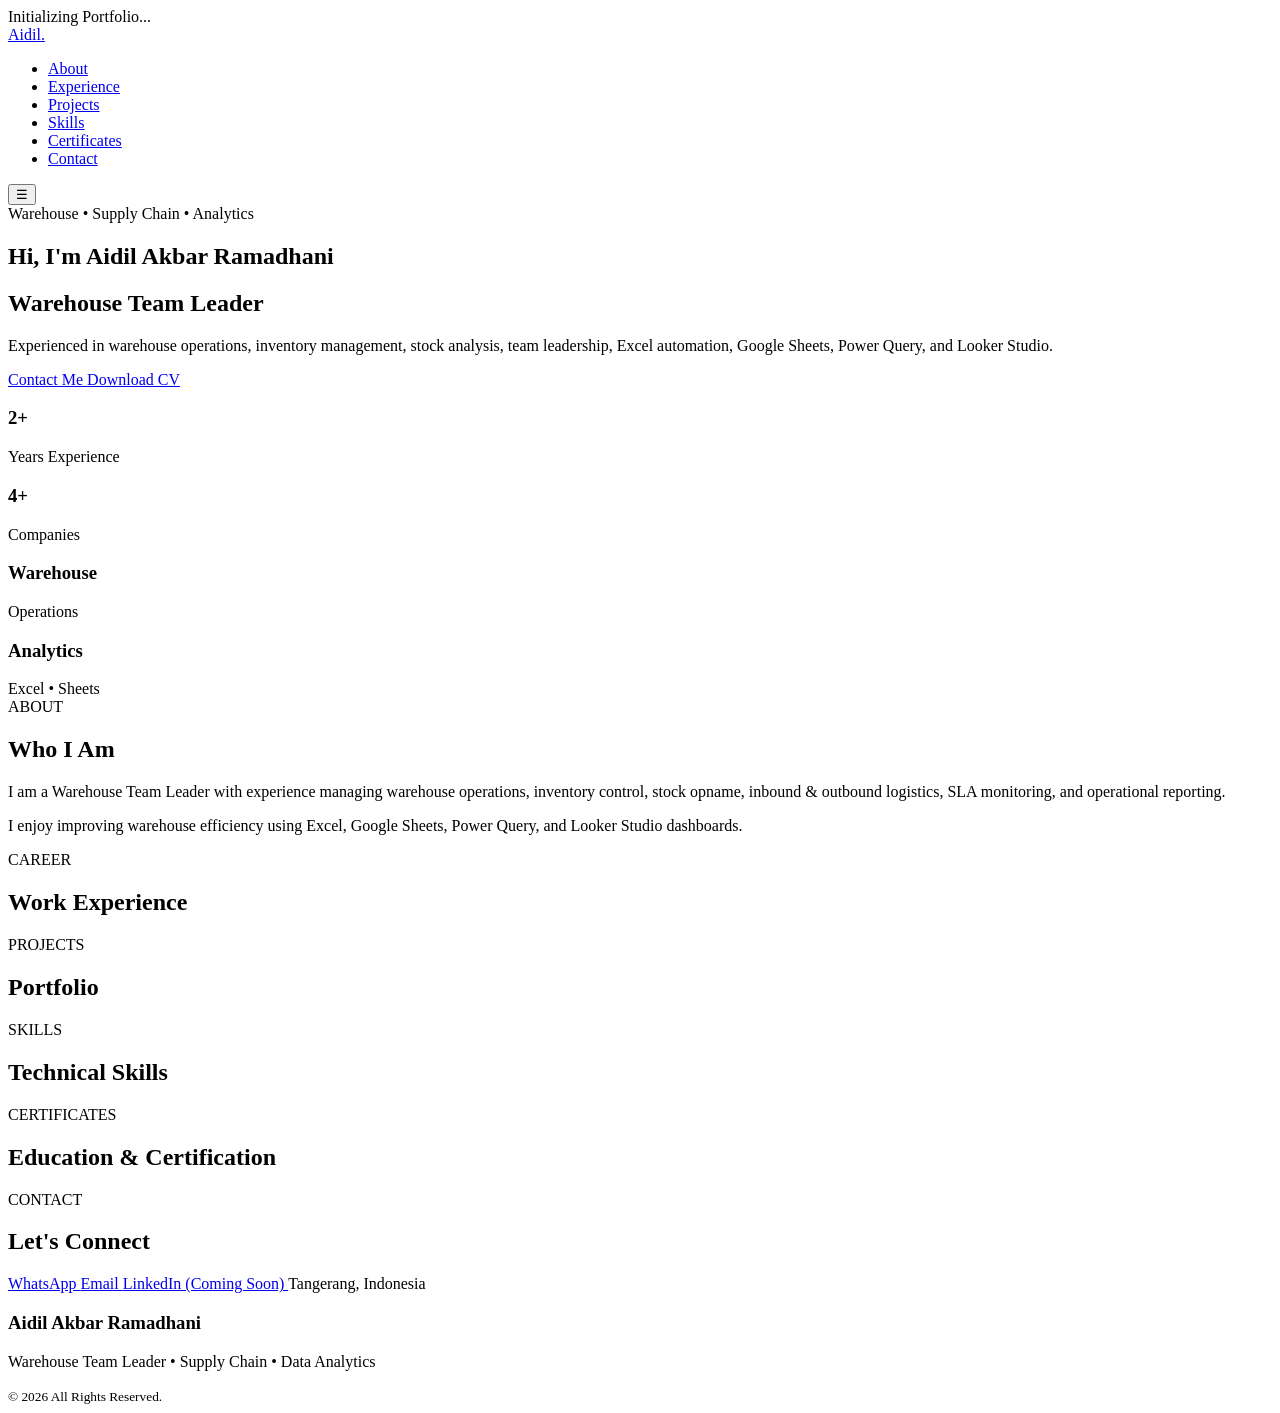
==== commit 107c518e: "Update index.html" ====
--- a/index.html
+++ b/index.html
@@ -1,115 +1,389 @@
 <!DOCTYPE html>
-<html lang="id">
+<html lang="en">
+
 <head>
     <meta charset="UTF-8">
     <meta name="viewport" content="width=device-width, initial-scale=1.0">
-    <title>Aidil Akbar Ramadhani | Portfolio</title>
+
+    <title>Aidil Akbar Ramadhani | Warehouse Team Leader</title>
+
+    <meta name="description"
+        content="Portfolio Aidil Akbar Ramadhani - Warehouse Team Leader | Supply Chain | Inventory Management | Data Analytics">
+
+    <meta name="keywords"
+        content="Warehouse, Supply Chain, Team Leader, Inventory, Excel, Google Sheets, Looker Studio">
+
+    <meta name="author" content="Aidil Akbar Ramadhani">
+
+    <link rel="icon" href="assets/icons/favicon.ico">
+
+    <!-- Fonts -->
     <link rel="preconnect" href="https://fonts.googleapis.com">
+
     <link rel="preconnect" href="https://fonts.gstatic.com" crossorigin>
-    <link href="https://fonts.googleapis.com/css2?family=Fira+Code:wght@400;600&family=Plus+Jakarta+Sans:wght@400;500;600;700;800&display=swap" rel="stylesheet">
-    
-    <style>
-        :root {
-            --bg-main: #0a0f1d; --bg-card: #111827; --accent-cyan: #38bdf8;
-            --accent-blue: #0284c7; --accent-emerald: #10b981; --text-main: #f8fafc;
-            --text-muted: #94a3b8; --border-color: #1e293b;
-        }
-
-        * { margin: 0; padding: 0; box-sizing: border-box; }
-        body { font-family: 'Plus Jakarta Sans', sans-serif; background-color: var(--bg-main); color: var(--text-main); line-height: 1.6; }
-
-        /* Loader & Main Content */
-        #loader { position: fixed; top: 0; left: 0; width: 100vw; height: 100vh; background-color: #050811; z-index: 9999; display: flex; flex-direction: column; justify-content: center; align-items: center; font-family: 'Fira Code', monospace; transition: opacity 0.8s ease-in-out; }
-        #main-content { opacity: 0; transition: opacity 1s ease; max-width: 950px; margin: 0 auto; padding: 40px 20px 80px; }
-        #main-content.visible { opacity: 1; }
-
-        .hero { text-align: center; padding: 20px 0 30px; }
-        h1 { font-size: clamp(30px, 5vw, 46px); font-weight: 800; background: linear-gradient(135deg, #ffffff 0%, #94a3b8 100%); -webkit-background-clip: text; -webkit-text-fill-color: transparent; }
-        .subtitle { font-size: 18px; color: var(--accent-cyan); font-weight: 600; margin-bottom: 25px; }
-
-        .btn { display: inline-flex; align-items: center; gap: 8px; padding: 10px 20px; border-radius: 8px; font-size: 13px; font-weight: 700; text-decoration: none; transition: all 0.3s ease; border: 1px solid var(--border-color); color: var(--text-main); cursor: pointer; }
-        .btn:hover { border-color: var(--text-main); transform: translateY(-2px); }
-
-        .tab-nav-container { display: flex; justify-content: center; margin-bottom: 35px; }
-        .tab-nav { display: inline-flex; gap: 8px; background: #0d1424; padding: 8px; border-radius: 18px; border: 1px solid rgba(255, 255, 255, 0.08); }
-        .tab-btn { background: transparent; color: var(--text-muted); border: 1px solid transparent; padding: 12px 22px; border-radius: 12px; font-weight: 600; cursor: pointer; display: flex; align-items: center; gap: 8px; transition: 0.3s; }
-        .tab-btn.active { background: linear-gradient(135deg, var(--accent-blue) 0%, var(--accent-cyan) 100%); color: #ffffff; font-weight: 700; }
-
-        .tab-content { display: none; }
-        .tab-content.active { display: block; animation: fadeIn 0.4s ease; }
-        @keyframes fadeIn { from { opacity: 0; transform: translateY(10px); } to { opacity: 1; transform: translateY(0); } }
-
-        .timeline-item { background: var(--bg-card); border: 1px solid var(--border-color); border-radius: 12px; padding: 25px; margin-bottom: 25px; }
-        .company-header { display: flex; align-items: center; gap: 15px; margin-bottom: 10px; }
-        .company-logo { width: 45px; height: 45px; border-radius: 8px; background: #ffffff; padding: 5px; object-fit: contain; }
-        .job-title { font-size: 18px; font-weight: 700; color: #ffffff; }
-        .company-name { font-size: 14px; color: var(--accent-cyan); font-weight: 600; }
-        
-        .cert-btn { margin-top: 10px; display: inline-block; color: var(--accent-emerald); font-size: 13px; text-decoration: none; border: 1px solid var(--accent-emerald); padding: 5px 10px; border-radius: 6px; }
-        footer { text-align: center; margin-top: 60px; font-size: 13px; color: var(--text-muted); }
-    </style>
+
+    <link href="https://fonts.googleapis.com/css2?family=Inter:wght@300;400;500;600;700;800&family=Space+Grotesk:wght@400;500;600;700&display=swap" rel="stylesheet">
+
+    <!-- CSS -->
+    <link rel="stylesheet" href="style.css">
+
 </head>
+
 <body>
-    <div id="loader"><div class="terminal-text" id="typewriter"></div></div>
-    <div id="main-content">
-        <header class="hero">
-            <h1>AIDIL AKBAR RAMADHANI</h1>
-            <div class="subtitle">Supply Chain & Warehouse Team Leader</div>
-            <div class="action-buttons">
-                <a href="https://wa.me/6285117211551" class="btn">💬 Chat WhatsApp</a>
-                <button onclick="window.print()" class="btn">🖨️ Cetak PDF</button>
-            </div>
-        </header>
-
-        <div class="tab-nav-container">
-            <div class="tab-nav">
-                <button class="tab-btn active" onclick="openTab(event, 'profil')">👨‍💻 Profil</button>
-                <button class="tab-btn" onclick="openTab(event, 'pengalaman')">💼 Pengalaman</button>
-                <button class="tab-btn" onclick="openTab(event, 'pendidikan')">🎓 Pendidikan</button>
-            </div>
+
+    <!-- ================= LOADER ================= -->
+
+    <div id="loader">
+
+        <div class="loader-box">
+
+            <span class="loader-title">Initializing Portfolio...</span>
+
+            <div class="loader-bar">
+                <div class="loader-progress"></div>
+            </div>
+
         </div>
 
-        <div id="profil" class="tab-content active">
-            <div class="timeline-item"><p>Profesional logistik dengan 2+ tahun pengalaman dalam manajemen operasional gudang, analisis data (QUERY, Power Query), dan kepemimpinan tim.</p></div>
+    </div>
+
+    <!-- ================= BACKGROUND ================= -->
+
+    <div class="background-grid"></div>
+
+    <div class="background-glow glow-left"></div>
+
+    <div class="background-glow glow-right"></div>
+
+    <!-- ================= NAVBAR ================= -->
+
+    <header>
+
+        <nav class="navbar container">
+
+            <a href="#" class="logo">
+                Aidil<span>.</span>
+            </a>
+
+            <ul class="nav-menu">
+
+                <li><a href="#about">About</a></li>
+
+                <li><a href="#experience">Experience</a></li>
+
+                <li><a href="#projects">Projects</a></li>
+
+                <li><a href="#skills">Skills</a></li>
+
+                <li><a href="#certificates">Certificates</a></li>
+
+                <li><a href="#contact">Contact</a></li>
+
+            </ul>
+
+            <button class="menu-button">
+
+                ☰
+
+            </button>
+
+        </nav>
+
+    </header>
+
+    <main>
+
+        <!-- ================= HERO ================= -->
+
+        <section class="hero container">
+
+            <div class="hero-left">
+
+                <span class="hero-tag">
+
+                    Warehouse • Supply Chain • Analytics
+
+                </span>
+
+                <h1>
+
+                    Hi, I'm
+
+                    <span>Aidil Akbar Ramadhani</span>
+
+                </h1>
+
+                <h2>
+
+                    Warehouse Team Leader
+
+                </h2>
+
+                <p>
+
+                    Experienced in warehouse operations, inventory management,
+                    stock analysis, team leadership,
+                    Excel automation,
+                    Google Sheets,
+                    Power Query,
+                    and Looker Studio.
+
+                </p>
+
+                <div class="hero-buttons">
+
+                    <a href="#contact" class="btn-primary">
+
+                        Contact Me
+
+                    </a>
+
+                    <a href="assets/pdf/CV-Aidil.pdf"
+
+                        class="btn-secondary"
+
+                        target="_blank">
+
+                        Download CV
+
+                    </a>
+
+                </div>
+
+            </div>
+
+            <div class="hero-right">
+
+                <div class="stats-card">
+
+                    <h3>2+</h3>
+
+                    <span>Years Experience</span>
+
+                </div>
+
+                <div class="stats-card">
+
+                    <h3>4+</h3>
+
+                    <span>Companies</span>
+
+                </div>
+
+                <div class="stats-card">
+
+                    <h3>Warehouse</h3>
+
+                    <span>Operations</span>
+
+                </div>
+
+                <div class="stats-card">
+
+                    <h3>Analytics</h3>
+
+                    <span>Excel • Sheets</span>
+
+                </div>
+
+            </div>
+
+        </section>
+
+        <!-- ================= ABOUT ================= -->
+
+        <section id="about" class="section container">
+
+            <div class="section-title">
+
+                <span>ABOUT</span>
+
+                <h2>Who I Am</h2>
+
+            </div>
+
+            <div class="about-card">
+
+                <p>
+
+                    I am a Warehouse Team Leader with experience managing
+                    warehouse operations,
+                    inventory control,
+                    stock opname,
+                    inbound & outbound logistics,
+                    SLA monitoring,
+                    and operational reporting.
+
+                </p>
+
+                <p>
+
+                    I enjoy improving warehouse efficiency using
+                    Excel,
+                    Google Sheets,
+                    Power Query,
+                    and Looker Studio dashboards.
+
+                </p>
+
+            </div>
+
+        </section>
+
+        <!-- ================= EXPERIENCE ================= -->
+
+        <section id="experience" class="section container">
+
+            <div class="section-title">
+
+                <span>CAREER</span>
+
+                <h2>Work Experience</h2>
+
+            </div>
+
+            <div id="experience-list">
+
+                <!-- Akan kita isi pada tahap berikutnya -->
+
+            </div>
+
+        </section>
+
+        <!-- ================= PROJECTS ================= -->
+
+        <section id="projects" class="section container">
+
+            <div class="section-title">
+
+                <span>PROJECTS</span>
+
+                <h2>Portfolio</h2>
+
+            </div>
+
+            <div class="projects-grid">
+
+                <!-- Dashboard Looker Studio -->
+
+            </div>
+
+        </section>
+
+        <!-- ================= SKILLS ================= -->
+
+        <section id="skills" class="section container">
+
+            <div class="section-title">
+
+                <span>SKILLS</span>
+
+                <h2>Technical Skills</h2>
+
+            </div>
+
+            <div class="skills-grid">
+
+                <!-- Skill Card -->
+
+            </div>
+
+        </section>
+
+        <!-- ================= CERTIFICATES ================= -->
+
+        <section id="certificates" class="section container">
+
+            <div class="section-title">
+
+                <span>CERTIFICATES</span>
+
+                <h2>Education & Certification</h2>
+
+            </div>
+
+            <div class="certificate-grid">
+
+            </div>
+
+        </section>
+
+        <!-- ================= CONTACT ================= -->
+
+        <section id="contact" class="section container">
+
+            <div class="section-title">
+
+                <span>CONTACT</span>
+
+                <h2>Let's Connect</h2>
+
+            </div>
+
+            <div class="contact-grid">
+
+                <a href="https://wa.me/6285117211551">
+
+                    WhatsApp
+
+                </a>
+
+                <a href="mailto:aidilakbarramadhani12@gmail.com">
+
+                    Email
+
+                </a>
+
+                <a href="#">
+
+                    LinkedIn (Coming Soon)
+
+                </a>
+
+                <span>
+
+                    Tangerang, Indonesia
+
+                </span>
+
+            </div>
+
+        </section>
+
+    </main>
+
+    <!-- ================= FOOTER ================= -->
+
+    <footer>
+
+        <div class="container footer-content">
+
+            <h3>
+
+                Aidil Akbar Ramadhani
+
+            </h3>
+
+            <p>
+
+                Warehouse Team Leader • Supply Chain • Data Analytics
+
+            </p>
+
+            <small>
+
+                © 2026 All Rights Reserved.
+
+            </small>
+
         </div>
 
-        <div id="pengalaman" class="tab-content">
-            <div class="timeline-item">
-                <div class="company-header">
-                    <img src="https://upload.wikimedia.org/wikipedia/commons/e/ec/Sunpride_Logo.png" class="company-logo" alt="Sunpride">
-                    <div><div class="job-title">Team Leader</div><div class="company-name">PT. Sewu Segar Nusantara (Sunpride)</div></div>
-                </div>
-            </div>
-            <div class="timeline-item">
-                <div class="company-header">
-                    <img src="https://kula.id/assets/logo/logo-kula.png" class="company-logo" alt="Kula">
-                    <div><div class="job-title">Team Leader</div><div class="company-name">PT. Kula Untuk Semua (KulaSwalayan)</div></div>
-                </div>
-            </div>
-        </div>
-
-        <div id="pendidikan" class="tab-content">
-            <div class="timeline-item">
-                <div class="job-title">SMA Negeri 3 Kota Tangerang</div>
-                <a href="https://sman3tangerang.com/" target="_blank" style="color:var(--accent-cyan)">📍 Lihat Lokasi Sekolah</a>
-            </div>
-            <div class="timeline-item">
-                <div class="job-title">Sertifikasi: Mengelola Excel</div>
-                <a href="https://drive.google.com/file/d/1mq15wVzt02LSIlV2pwPVaho-5fFjq-yj/view?usp=sharing" target="_blank" class="cert-btn">📄 View Certificate</a>
-            </div>
-        </div>
-
-        <footer><p>Aidil Akbar Ramadhani © 2026</p></footer>
-    </div>
-
-    <script>
-        function openTab(evt, tabId) {
-            document.querySelectorAll('.tab-content').forEach(c => c.classList.remove('active'));
-            document.querySelectorAll('.tab-btn').forEach(b => b.classList.remove('active'));
-            document.getElementById(tabId).classList.add('active');
-            evt.currentTarget.classList.add('active');
-        }
-        window.onload = () => { setTimeout(() => { document.getElementById('loader').style.display='none'; document.getElementById('main-content').classList.add('visible'); }, 2000); }
-    </script>
+    </footer>
+
+    <!-- JS -->
+
+    <script src="script.js"></script>
+
 </body>
+
 </html>
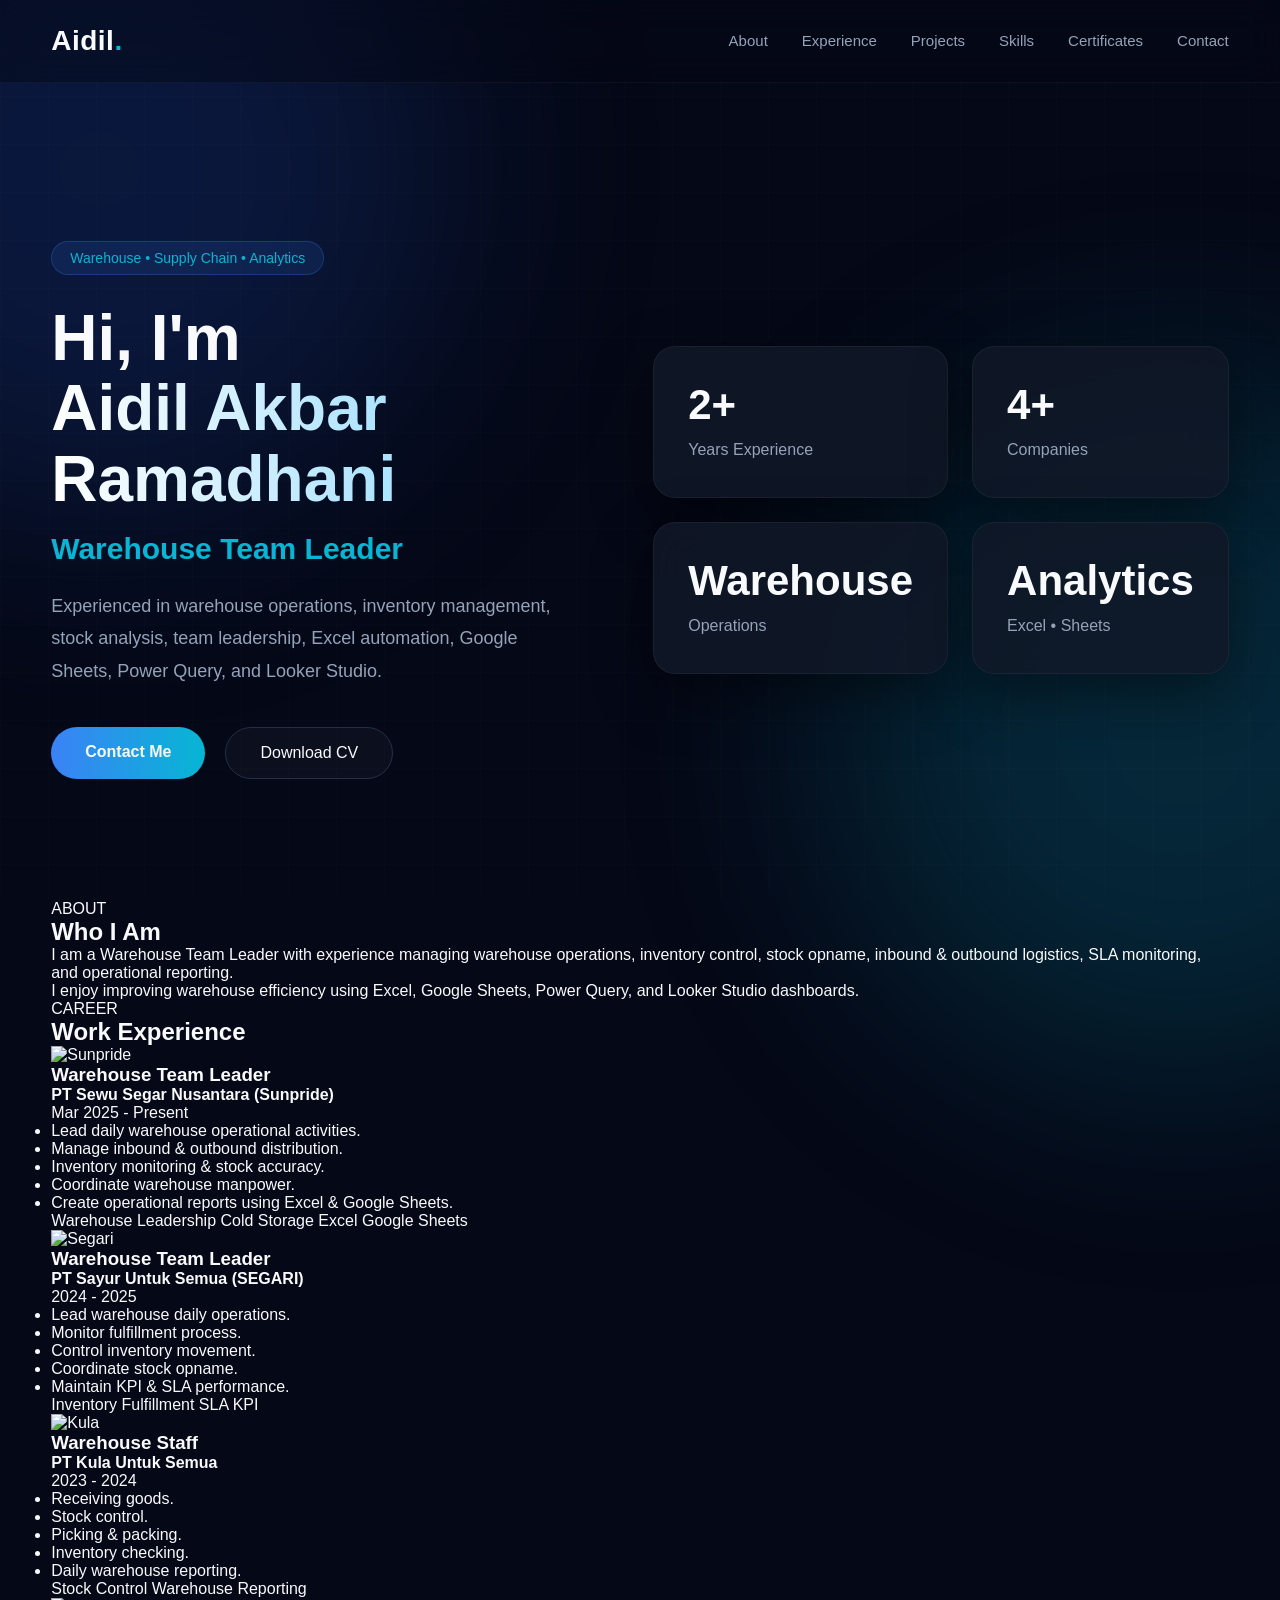
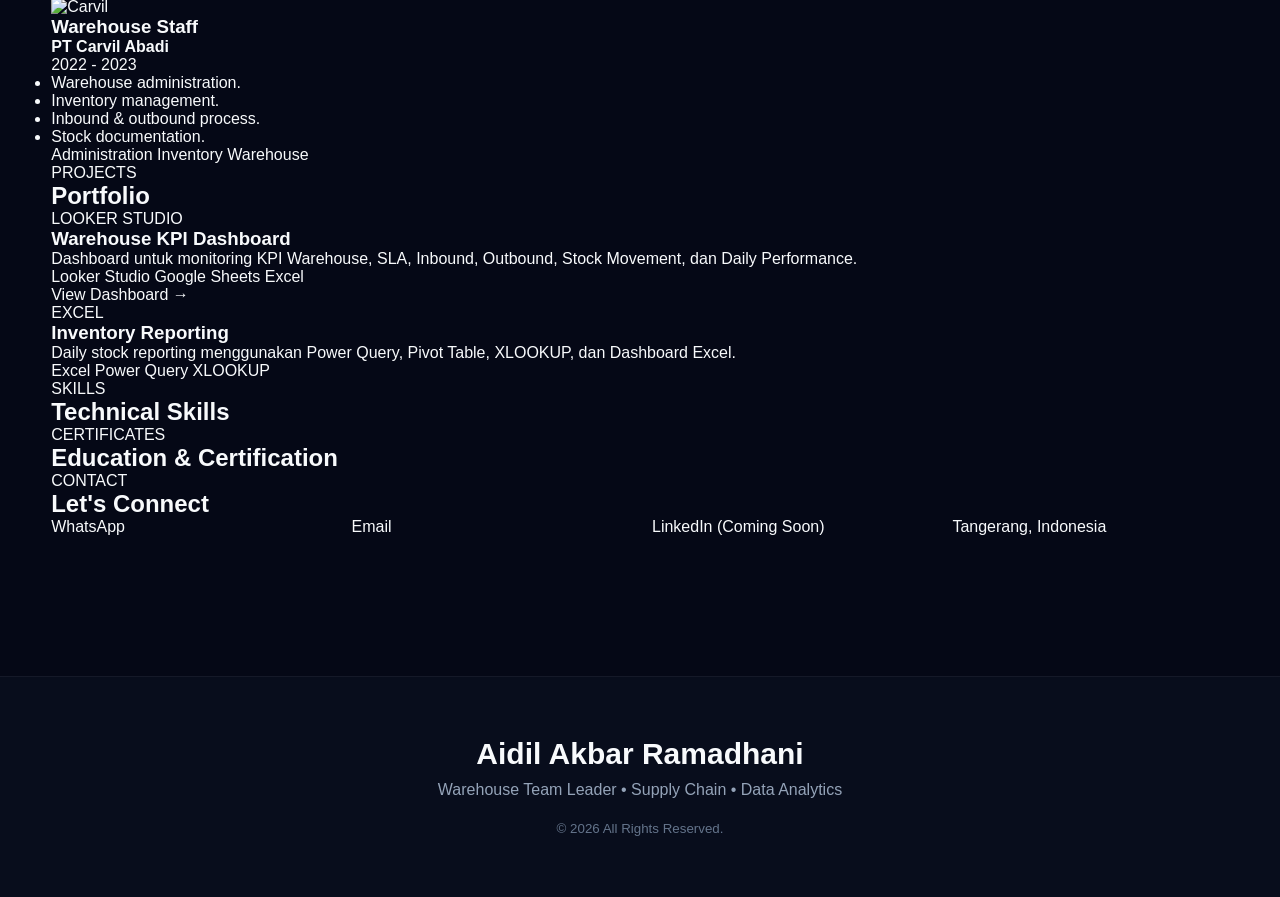
==== commit 78ddadf9: "Update index.html" ====
--- a/index.html
+++ b/index.html
@@ -244,10 +244,243 @@
 
             <div id="experience-list">
 
-                <!-- Akan kita isi pada tahap berikutnya -->
-
-            </div>
-
+    <!-- SUNPRIDE -->
+
+    <article class="experience-card fade-up">
+
+        <div class="company-logo">
+
+            <img src="assets/logo/sunpride.png" alt="Sunpride">
+
+        </div>
+
+        <div class="company-content">
+
+            <div class="company-header">
+
+                <div>
+
+                    <h3>Warehouse Team Leader</h3>
+
+                    <h4>PT Sewu Segar Nusantara (Sunpride)</h4>
+
+                </div>
+
+                <span class="company-date">
+
+                    Mar 2025 - Present
+
+                </span>
+
+            </div>
+
+            <ul class="company-description">
+
+                <li>Lead daily warehouse operational activities.</li>
+
+                <li>Manage inbound & outbound distribution.</li>
+
+                <li>Inventory monitoring & stock accuracy.</li>
+
+                <li>Coordinate warehouse manpower.</li>
+
+                <li>Create operational reports using Excel & Google Sheets.</li>
+
+            </ul>
+
+            <div class="achievement-box">
+
+                <span class="badge">Warehouse</span>
+
+                <span class="badge">Leadership</span>
+
+                <span class="badge">Cold Storage</span>
+
+                <span class="badge">Excel</span>
+
+                <span class="badge">Google Sheets</span>
+
+            </div>
+
+        </div>
+
+    </article>
+
+    <!-- SEGARI -->
+
+    <article class="experience-card fade-up">
+
+        <div class="company-logo">
+
+            <img src="assets/logo/segari.png" alt="Segari">
+
+        </div>
+
+        <div class="company-content">
+
+            <div class="company-header">
+
+                <div>
+
+                    <h3>Warehouse Team Leader</h3>
+
+                    <h4>PT Sayur Untuk Semua (SEGARI)</h4>
+
+                </div>
+
+                <span class="company-date">
+
+                    2024 - 2025
+
+                </span>
+
+            </div>
+
+            <ul class="company-description">
+
+                <li>Lead warehouse daily operations.</li>
+
+                <li>Monitor fulfillment process.</li>
+
+                <li>Control inventory movement.</li>
+
+                <li>Coordinate stock opname.</li>
+
+                <li>Maintain KPI & SLA performance.</li>
+
+            </ul>
+
+            <div class="achievement-box">
+
+                <span class="badge">Inventory</span>
+
+                <span class="badge">Fulfillment</span>
+
+                <span class="badge">SLA</span>
+
+                <span class="badge">KPI</span>
+
+            </div>
+
+        </div>
+
+    </article>
+
+    <!-- KULA -->
+
+    <article class="experience-card fade-up">
+
+        <div class="company-logo">
+
+            <img src="assets/logo/kula.png" alt="Kula">
+
+        </div>
+
+        <div class="company-content">
+
+            <div class="company-header">
+
+                <div>
+
+                    <h3>Warehouse Staff</h3>
+
+                    <h4>PT Kula Untuk Semua</h4>
+
+                </div>
+
+                <span class="company-date">
+
+                    2023 - 2024
+
+                </span>
+
+            </div>
+
+            <ul class="company-description">
+
+                <li>Receiving goods.</li>
+
+                <li>Stock control.</li>
+
+                <li>Picking & packing.</li>
+
+                <li>Inventory checking.</li>
+
+                <li>Daily warehouse reporting.</li>
+
+            </ul>
+
+            <div class="achievement-box">
+
+                <span class="badge">Stock Control</span>
+
+                <span class="badge">Warehouse</span>
+
+                <span class="badge">Reporting</span>
+
+            </div>
+
+        </div>
+
+    </article>
+
+    <!-- CARVIL -->
+
+    <article class="experience-card fade-up">
+
+        <div class="company-logo">
+
+            <img src="assets/logo/carvil.png" alt="Carvil">
+
+        </div>
+
+        <div class="company-content">
+
+            <div class="company-header">
+
+                <div>
+
+                    <h3>Warehouse Staff</h3>
+
+                    <h4>PT Carvil Abadi</h4>
+
+                </div>
+
+                <span class="company-date">
+
+                    2022 - 2023
+
+                </span>
+
+            </div>
+
+            <ul class="company-description">
+
+                <li>Warehouse administration.</li>
+
+                <li>Inventory management.</li>
+
+                <li>Inbound & outbound process.</li>
+
+                <li>Stock documentation.</li>
+
+            </ul>
+
+            <div class="achievement-box">
+
+                <span class="badge">Administration</span>
+
+                <span class="badge">Inventory</span>
+
+                <span class="badge">Warehouse</span>
+
+            </div>
+
+        </div>
+
+    </article>
+
+</div>
         </section>
 
         <!-- ================= PROJECTS ================= -->
@@ -262,12 +495,80 @@
 
             </div>
 
-            <div class="projects-grid">
-
-                <!-- Dashboard Looker Studio -->
-
-            </div>
-
+<div class="projects-grid">
+
+    <article class="project-card fade-up">
+
+        <div class="project-top">
+
+            <span>LOOKER STUDIO</span>
+
+        </div>
+
+        <h3>Warehouse KPI Dashboard</h3>
+
+        <p>
+
+            Dashboard untuk monitoring KPI Warehouse,
+            SLA,
+            Inbound,
+            Outbound,
+            Stock Movement,
+            dan Daily Performance.
+
+        </p>
+
+        <div class="tech-stack">
+
+            <span>Looker Studio</span>
+
+            <span>Google Sheets</span>
+
+            <span>Excel</span>
+
+        </div>
+
+        <a href="#" class="project-link">
+
+            View Dashboard →
+
+        </a>
+
+    </article>
+
+    <article class="project-card fade-up">
+
+        <div class="project-top">
+
+            <span>EXCEL</span>
+
+        </div>
+
+        <h3>Inventory Reporting</h3>
+
+        <p>
+
+            Daily stock reporting menggunakan
+            Power Query,
+            Pivot Table,
+            XLOOKUP,
+            dan Dashboard Excel.
+
+        </p>
+
+        <div class="tech-stack">
+
+            <span>Excel</span>
+
+            <span>Power Query</span>
+
+            <span>XLOOKUP</span>
+
+        </div>
+
+    </article>
+
+</div>
         </section>
 
         <!-- ================= SKILLS ================= -->
--- a/style.css
+++ b/style.css
@@ -0,0 +1,1615 @@
+/* ===========================================================
+   Aidil Portfolio
+   Version : 2.0
+   Theme   : Warehouse Analytics
+   UI      : Vercel × Linear × Apple
+=========================================================== */
+
+/*========================
+ROOT
+========================*/
+
+:root{
+
+--background:#050816;
+
+--background-secondary:#0d1324;
+
+--card:#111827;
+
+--card-hover:#16213a;
+
+--border:#233148;
+
+--primary:#3b82f6;
+
+--secondary:#06b6d4;
+
+--success:#10b981;
+
+--warning:#f59e0b;
+
+--danger:#ef4444;
+
+--white:#ffffff;
+
+--text:#f8fafc;
+
+--text-secondary:#94a3b8;
+
+--radius:18px;
+
+--transition:.35s ease;
+
+--shadow:
+0 20px 60px rgba(0,0,0,.45);
+
+}
+
+
+/*========================
+RESET
+========================*/
+
+*{
+
+margin:0;
+
+padding:0;
+
+box-sizing:border-box;
+
+scroll-behavior:smooth;
+
+}
+
+html{
+
+scroll-padding-top:90px;
+
+}
+
+body{
+
+background:var(--background);
+
+color:var(--text);
+
+font-family:'Inter',sans-serif;
+
+overflow-x:hidden;
+
+}
+
+img{
+
+max-width:100%;
+
+display:block;
+
+}
+
+a{
+
+text-decoration:none;
+
+color:inherit;
+
+}
+
+button{
+
+font-family:inherit;
+
+cursor:pointer;
+
+border:none;
+
+background:none;
+
+}
+
+
+/*========================
+CONTAINER
+========================*/
+
+.container{
+
+width:min(1180px,92%);
+
+margin:auto;
+
+}
+
+
+/*========================
+BACKGROUND GRID
+========================*/
+
+.background-grid{
+
+position:fixed;
+
+inset:0;
+
+z-index:-4;
+
+background-image:
+
+linear-gradient(rgba(255,255,255,.03) 1px,transparent 1px),
+
+linear-gradient(90deg,rgba(255,255,255,.03) 1px,transparent 1px);
+
+background-size:48px 48px;
+
+opacity:.45;
+
+}
+
+.background-glow{
+
+position:fixed;
+
+width:700px;
+
+height:700px;
+
+border-radius:50%;
+
+filter:blur(120px);
+
+opacity:.18;
+
+z-index:-5;
+
+}
+
+.glow-left{
+
+left:-250px;
+
+top:-180px;
+
+background:#2563eb;
+
+}
+
+.glow-right{
+
+right:-250px;
+
+bottom:-180px;
+
+background:#06b6d4;
+
+}
+
+
+/*========================
+LOADER
+========================*/
+
+#loader{
+
+position:fixed;
+
+inset:0;
+
+background:#04060f;
+
+display:flex;
+
+justify-content:center;
+
+align-items:center;
+
+z-index:9999;
+
+transition:1s;
+
+}
+
+.loader-box{
+
+width:360px;
+
+}
+
+.loader-title{
+
+display:block;
+
+margin-bottom:20px;
+
+font-family:'Space Grotesk',sans-serif;
+
+font-size:20px;
+
+font-weight:700;
+
+text-align:center;
+
+}
+
+.loader-bar{
+
+height:8px;
+
+background:#1d2742;
+
+border-radius:30px;
+
+overflow:hidden;
+
+}
+
+.loader-progress{
+
+width:0;
+
+height:100%;
+
+background:linear-gradient(
+90deg,
+var(--primary),
+var(--secondary));
+
+animation:loading 2.5s linear forwards;
+
+}
+
+@keyframes loading{
+
+100%{
+
+width:100%;
+
+}
+
+}
+
+
+/*========================
+NAVBAR
+========================*/
+
+header{
+
+position:fixed;
+
+top:0;
+
+left:0;
+
+width:100%;
+
+z-index:1000;
+
+backdrop-filter:blur(18px);
+
+background:rgba(5,8,22,.45);
+
+border-bottom:1px solid rgba(255,255,255,.05);
+
+}
+
+.navbar{
+
+height:82px;
+
+display:flex;
+
+justify-content:space-between;
+
+align-items:center;
+
+}
+
+.logo{
+
+font-size:28px;
+
+font-family:'Space Grotesk',sans-serif;
+
+font-weight:700;
+
+letter-spacing:.5px;
+
+}
+
+.logo span{
+
+color:var(--secondary);
+
+}
+
+.nav-menu{
+
+display:flex;
+
+gap:34px;
+
+list-style:none;
+
+}
+
+.nav-menu a{
+
+font-size:15px;
+
+font-weight:500;
+
+color:var(--text-secondary);
+
+transition:var(--transition);
+
+position:relative;
+
+}
+
+.nav-menu a:hover{
+
+color:white;
+
+}
+
+.nav-menu a::after{
+
+content:"";
+
+position:absolute;
+
+left:0;
+
+bottom:-8px;
+
+height:2px;
+
+width:0;
+
+background:var(--secondary);
+
+transition:.3s;
+
+}
+
+.nav-menu a:hover::after{
+
+width:100%;
+
+}
+
+.menu-button{
+
+display:none;
+
+font-size:30px;
+
+color:white;
+
+}
+
+
+/*========================
+HERO
+========================*/
+
+.hero{
+
+min-height:100vh;
+
+display:grid;
+
+grid-template-columns:1.2fr .8fr;
+
+align-items:center;
+
+gap:70px;
+
+padding-top:120px;
+
+}
+
+.hero-tag{
+
+display:inline-block;
+
+padding:8px 18px;
+
+border-radius:40px;
+
+background:rgba(59,130,246,.12);
+
+border:1px solid rgba(59,130,246,.25);
+
+color:var(--secondary);
+
+font-size:14px;
+
+margin-bottom:28px;
+
+}
+
+.hero h1{
+
+font-size:64px;
+
+line-height:1.1;
+
+font-family:'Space Grotesk',sans-serif;
+
+margin-bottom:18px;
+
+}
+
+.hero h1 span{
+
+display:block;
+
+background:linear-gradient(
+90deg,
+#fff,
+#7dd3fc);
+
+-webkit-background-clip:text;
+
+-webkit-text-fill-color:transparent;
+
+}
+
+.hero h2{
+
+font-size:30px;
+
+color:var(--secondary);
+
+margin-bottom:24px;
+
+}
+
+.hero p{
+
+max-width:620px;
+
+font-size:18px;
+
+line-height:1.8;
+
+color:var(--text-secondary);
+
+margin-bottom:40px;
+
+}
+
+.hero-buttons{
+
+display:flex;
+
+gap:20px;
+
+}
+
+.btn-primary{
+
+padding:16px 34px;
+
+border-radius:50px;
+
+background:linear-gradient(
+90deg,
+var(--primary),
+var(--secondary));
+
+font-weight:600;
+
+transition:var(--transition);
+
+}
+
+.btn-primary:hover{
+
+transform:translateY(-4px);
+
+box-shadow:0 20px 50px rgba(59,130,246,.4);
+
+}
+
+.btn-secondary{
+
+padding:16px 34px;
+
+border-radius:50px;
+
+border:1px solid var(--border);
+
+background:rgba(255,255,255,.03);
+
+transition:var(--transition);
+
+}
+
+.btn-secondary:hover{
+
+background:rgba(255,255,255,.08);
+
+transform:translateY(-4px);
+
+}
+
+
+/*========================
+STATS
+========================*/
+
+.hero-right{
+
+display:grid;
+
+grid-template-columns:repeat(2,1fr);
+
+gap:24px;
+
+}
+
+.stats-card{
+
+padding:34px;
+
+border-radius:22px;
+
+background:rgba(17,24,39,.85);
+
+border:1px solid rgba(255,255,255,.05);
+
+backdrop-filter:blur(20px);
+
+transition:.35s;
+
+box-shadow:var(--shadow);
+
+}
+
+.stats-card:hover{
+
+transform:translateY(-8px);
+
+border-color:rgba(6,182,212,.5);
+
+}
+
+.stats-card h3{
+
+font-size:42px;
+
+margin-bottom:8px;
+
+font-family:'Space Grotesk',sans-serif;
+
+}
+
+.stats-card span{
+
+color:var(--text-secondary);
+
+line-height:1.6;
+
+}
+
+Hero
+────────────────────────
+
+About
+┌──────────────────────┐
+│ About Me             │
+│ ...                  │
+└──────────────────────┘
+
+Experience
+┌──────────────────────────────────────┐
+│ [LOGO]  Team Leader                  │
+│         PT Sewu Segar Nusantara      │
+│         Maret 2026 - Sekarang        │
+│                                      │
+│ • Operasional Warehouse              │
+│ • Inventory                          │
+│ • SLA                                │
+│                                      │
+│ [Warehouse] [Excel] [Leadership]     │
+└──────────────────────────────────────┘
+
+Projects
+┌──────────────────────┐
+│ Dashboard Warehouse  │
+│ Looker Studio        │
+│ [View Project →]     │
+└──────────────────────┘
+
+/*=========================================================
+SKILLS
+=========================================================*/
+
+.skills-grid{
+
+display:grid;
+
+grid-template-columns:repeat(auto-fit,minmax(220px,1fr));
+
+gap:24px;
+
+}
+
+.skill-card{
+
+background:rgba(17,24,39,.82);
+
+border:1px solid rgba(255,255,255,.05);
+
+border-radius:22px;
+
+padding:28px;
+
+transition:.35s;
+
+position:relative;
+
+overflow:hidden;
+
+backdrop-filter:blur(16px);
+
+box-shadow:var(--shadow);
+
+}
+
+.skill-card::before{
+
+content:"";
+
+position:absolute;
+
+top:-50%;
+
+left:-50%;
+
+width:200%;
+
+height:200%;
+
+background:linear-gradient(
+
+45deg,
+
+transparent,
+
+rgba(255,255,255,.04),
+
+transparent);
+
+transform:rotate(25deg);
+
+transition:.7s;
+
+}
+
+.skill-card:hover::before{
+
+left:120%;
+
+}
+
+.skill-card:hover{
+
+transform:translateY(-8px);
+
+border-color:rgba(6,182,212,.45);
+
+}
+
+.skill-icon{
+
+width:58px;
+
+height:58px;
+
+display:flex;
+
+justify-content:center;
+
+align-items:center;
+
+border-radius:16px;
+
+background:rgba(59,130,246,.12);
+
+font-size:28px;
+
+margin-bottom:24px;
+
+}
+
+.skill-card h3{
+
+font-size:20px;
+
+margin-bottom:12px;
+
+font-family:'Space Grotesk',sans-serif;
+
+}
+
+.skill-card p{
+
+color:var(--text-secondary);
+
+font-size:15px;
+
+line-height:1.8;
+
+}
+
+.skill-level{
+
+margin-top:22px;
+
+height:8px;
+
+background:#1f2937;
+
+border-radius:20px;
+
+overflow:hidden;
+
+}
+
+.skill-progress{
+
+height:100%;
+
+border-radius:20px;
+
+background:linear-gradient(
+
+90deg,
+
+var(--primary),
+
+var(--secondary));
+
+}
+
+
+/*=========================================================
+CERTIFICATE
+=========================================================*/
+
+.certificate-grid{
+
+display:grid;
+
+grid-template-columns:repeat(auto-fit,minmax(320px,1fr));
+
+gap:28px;
+
+}
+
+.certificate-card{
+
+background:rgba(17,24,39,.82);
+
+border-radius:22px;
+
+padding:34px;
+
+border:1px solid rgba(255,255,255,.05);
+
+transition:.35s;
+
+backdrop-filter:blur(16px);
+
+box-shadow:var(--shadow);
+
+}
+
+.certificate-card:hover{
+
+transform:translateY(-8px);
+
+border-color:rgba(16,185,129,.45);
+
+}
+
+.certificate-year{
+
+display:inline-block;
+
+padding:8px 14px;
+
+background:rgba(16,185,129,.12);
+
+border-radius:30px;
+
+color:#6ee7b7;
+
+font-size:13px;
+
+margin-bottom:18px;
+
+}
+
+.certificate-card h3{
+
+font-size:22px;
+
+margin-bottom:12px;
+
+font-family:'Space Grotesk',sans-serif;
+
+}
+
+.certificate-card p{
+
+color:var(--text-secondary);
+
+line-height:1.8;
+
+}
+
+
+/*=========================================================
+CONTACT
+=========================================================*/
+
+.contact-grid{
+
+display:grid;
+
+grid-template-columns:repeat(auto-fit,minmax(240px,1fr));
+
+gap:24px;
+
+}
+
+.contact-card{
+
+background:rgba(17,24,39,.82);
+
+padding:32px;
+
+border-radius:22px;
+
+border:1px solid rgba(255,255,255,.05);
+
+transition:.35s;
+
+text-align:center;
+
+box-shadow:var(--shadow);
+
+}
+
+.contact-card:hover{
+
+transform:translateY(-8px);
+
+border-color:rgba(6,182,212,.45);
+
+}
+
+.contact-icon{
+
+width:70px;
+
+height:70px;
+
+margin:auto;
+
+margin-bottom:20px;
+
+border-radius:18px;
+
+display:flex;
+
+justify-content:center;
+
+align-items:center;
+
+background:rgba(59,130,246,.12);
+
+font-size:34px;
+
+}
+
+.contact-card h3{
+
+margin-bottom:10px;
+
+font-family:'Space Grotesk',sans-serif;
+
+}
+
+.contact-card p{
+
+color:var(--text-secondary);
+
+margin-bottom:22px;
+
+}
+
+.contact-button{
+
+display:inline-block;
+
+padding:12px 22px;
+
+border-radius:40px;
+
+background:linear-gradient(
+
+90deg,
+
+var(--primary),
+
+var(--secondary));
+
+font-weight:600;
+
+transition:.35s;
+
+}
+
+.contact-button:hover{
+
+transform:translateY(-3px);
+
+}
+
+
+/*=========================================================
+FOOTER
+=========================================================*/
+
+footer{
+
+margin-top:140px;
+
+padding:60px 0;
+
+border-top:1px solid rgba(255,255,255,.05);
+
+background:#080d1c;
+
+}
+
+.footer-content{
+
+text-align:center;
+
+}
+
+.footer-content h3{
+
+font-size:30px;
+
+margin-bottom:10px;
+
+font-family:'Space Grotesk',sans-serif;
+
+}
+
+.footer-content p{
+
+color:var(--text-secondary);
+
+margin-bottom:20px;
+
+}
+
+.footer-content small{
+
+color:#64748b;
+
+}
+
+
+/*=========================================================
+SCROLLBAR
+=========================================================*/
+
+::-webkit-scrollbar{
+
+width:10px;
+
+}
+
+::-webkit-scrollbar-track{
+
+background:#0d1324;
+
+}
+
+::-webkit-scrollbar-thumb{
+
+background:#334155;
+
+border-radius:20px;
+
+}
+
+::-webkit-scrollbar-thumb:hover{
+
+background:#475569;
+
+}
+
+
+/*=========================================================
+TEXT SELECTION
+=========================================================*/
+
+::selection{
+
+background:var(--primary);
+
+color:white;
+
+}
+
+/* ==========================================================
+   RESPONSIVE
+========================================================== */
+
+@media (max-width:1100px){
+
+.hero{
+
+grid-template-columns:1fr;
+
+gap:60px;
+
+text-align:center;
+
+}
+
+.hero-left{
+
+display:flex;
+
+flex-direction:column;
+
+align-items:center;
+
+}
+
+.hero-right{
+
+width:100%;
+
+max-width:700px;
+
+margin:auto;
+
+}
+
+.company-header{
+
+flex-direction:column;
+
+align-items:flex-start;
+
+}
+
+}
+
+/* ========================= */
+
+@media (max-width:900px){
+
+.nav-menu{
+
+display:none;
+
+}
+
+.menu-button{
+
+display:block;
+
+}
+
+.section{
+
+padding:90px 0;
+
+}
+
+.section-title h2{
+
+font-size:34px;
+
+}
+
+.hero h1{
+
+font-size:52px;
+
+}
+
+.hero h2{
+
+font-size:26px;
+
+}
+
+.hero p{
+
+font-size:17px;
+
+}
+
+.stats-card h3{
+
+font-size:34px;
+
+}
+
+}
+
+/* ========================= */
+
+@media (max-width:768px){
+
+.hero{
+
+padding-top:120px;
+
+}
+
+.hero-buttons{
+
+flex-direction:column;
+
+width:100%;
+
+}
+
+.btn-primary,
+
+.btn-secondary{
+
+width:100%;
+
+text-align:center;
+
+}
+
+.hero-right{
+
+grid-template-columns:1fr;
+
+}
+
+.experience-card{
+
+flex-direction:column;
+
+}
+
+.company-logo{
+
+width:72px;
+
+height:72px;
+
+}
+
+.about-card{
+
+padding:30px;
+
+}
+
+.project-card{
+
+padding:28px;
+
+}
+
+.skill-card{
+
+padding:24px;
+
+}
+
+.certificate-card{
+
+padding:26px;
+
+}
+
+.contact-card{
+
+padding:26px;
+
+}
+
+}
+
+/* ========================= */
+
+@media (max-width:480px){
+
+.hero h1{
+
+font-size:40px;
+
+}
+
+.hero h2{
+
+font-size:22px;
+
+}
+
+.section-title h2{
+
+font-size:28px;
+
+}
+
+.about-card p{
+
+font-size:16px;
+
+}
+
+.company-header h3{
+
+font-size:22px;
+
+}
+
+.project-card h3{
+
+font-size:20px;
+
+}
+
+.footer-content h3{
+
+font-size:24px;
+
+}
+
+}
+
+/* ==========================================================
+ANIMATIONS
+========================================================== */
+
+.fade-up{
+
+opacity:0;
+
+transform:translateY(40px);
+
+transition:1s ease;
+
+}
+
+.fade-up.show{
+
+opacity:1;
+
+transform:translateY(0);
+
+}
+
+/* ========================= */
+
+.scale-up{
+
+opacity:0;
+
+transform:scale(.9);
+
+transition:.8s ease;
+
+}
+
+.scale-up.show{
+
+opacity:1;
+
+transform:scale(1);
+
+}
+
+/* ========================= */
+
+.slide-left{
+
+opacity:0;
+
+transform:translateX(-40px);
+
+transition:.8s ease;
+
+}
+
+.slide-left.show{
+
+opacity:1;
+
+transform:translateX(0);
+
+}
+
+/* ========================= */
+
+.slide-right{
+
+opacity:0;
+
+transform:translateX(40px);
+
+transition:.8s ease;
+
+}
+
+.slide-right.show{
+
+opacity:1;
+
+transform:translateX(0);
+
+}
+
+/* ==========================================================
+FLOATING
+========================================================== */
+
+.float{
+
+animation:floating 6s ease-in-out infinite;
+
+}
+
+@keyframes floating{
+
+0%{
+
+transform:translateY(0px);
+
+}
+
+50%{
+
+transform:translateY(-12px);
+
+}
+
+100%{
+
+transform:translateY(0px);
+
+}
+
+}
+
+/* ==========================================================
+GLOW BORDER
+========================================================== */
+
+.glow{
+
+position:relative;
+
+overflow:hidden;
+
+}
+
+.glow::before{
+
+content:"";
+
+position:absolute;
+
+inset:-2px;
+
+background:linear-gradient(
+
+90deg,
+
+transparent,
+
+rgba(6,182,212,.5),
+
+transparent);
+
+transform:translateX(-100%);
+
+transition:1s;
+
+}
+
+.glow:hover::before{
+
+transform:translateX(100%);
+
+}
+
+/* ==========================================================
+HOVER LIFT
+========================================================== */
+
+.hover-lift{
+
+transition:.35s;
+
+}
+
+.hover-lift:hover{
+
+transform:translateY(-8px);
+
+}
+
+/* ==========================================================
+UTILITY
+========================================================== */
+
+.text-center{
+
+text-align:center;
+
+}
+
+.mt-1{
+
+margin-top:10px;
+
+}
+
+.mt-2{
+
+margin-top:20px;
+
+}
+
+.mt-3{
+
+margin-top:30px;
+
+}
+
+.mt-4{
+
+margin-top:40px;
+
+}
+
+.mb-1{
+
+margin-bottom:10px;
+
+}
+
+.mb-2{
+
+margin-bottom:20px;
+
+}
+
+.mb-3{
+
+margin-bottom:30px;
+
+}
+
+.mb-4{
+
+margin-bottom:40px;
+
+}
+
+.hidden{
+
+display:none;
+
+}
+
+.flex{
+
+display:flex;
+
+}
+
+.grid{
+
+display:grid;
+
+}
+
+/* Cursor Glow */
+
+.cursor-glow{
+
+position:fixed;
+
+width:240px;
+
+height:240px;
+
+border-radius:50%;
+
+pointer-events:none;
+
+background:radial-gradient(
+
+rgba(59,130,246,.18),
+
+transparent 70%);
+
+transform:translate(-50%,-50%);
+
+z-index:-1;
+
+transition:transform .08s linear;
+
+}
+
+/* Scroll Top */
+
+.scroll-top{
+
+position:fixed;
+
+right:30px;
+
+bottom:30px;
+
+width:52px;
+
+height:52px;
+
+border:none;
+
+border-radius:50%;
+
+background:linear-gradient(
+
+90deg,
+
+var(--primary),
+
+var(--secondary));
+
+color:white;
+
+font-size:20px;
+
+cursor:pointer;
+
+opacity:0;
+
+visibility:hidden;
+
+transition:.35s;
+
+box-shadow:0 10px 30px rgba(0,0,0,.3);
+
+}
+
+.scroll-top.show{
+
+opacity:1;
+
+visibility:visible;
+
+}
+
+.scroll-top:hover{
+
+transform:translateY(-5px);
+
+}
